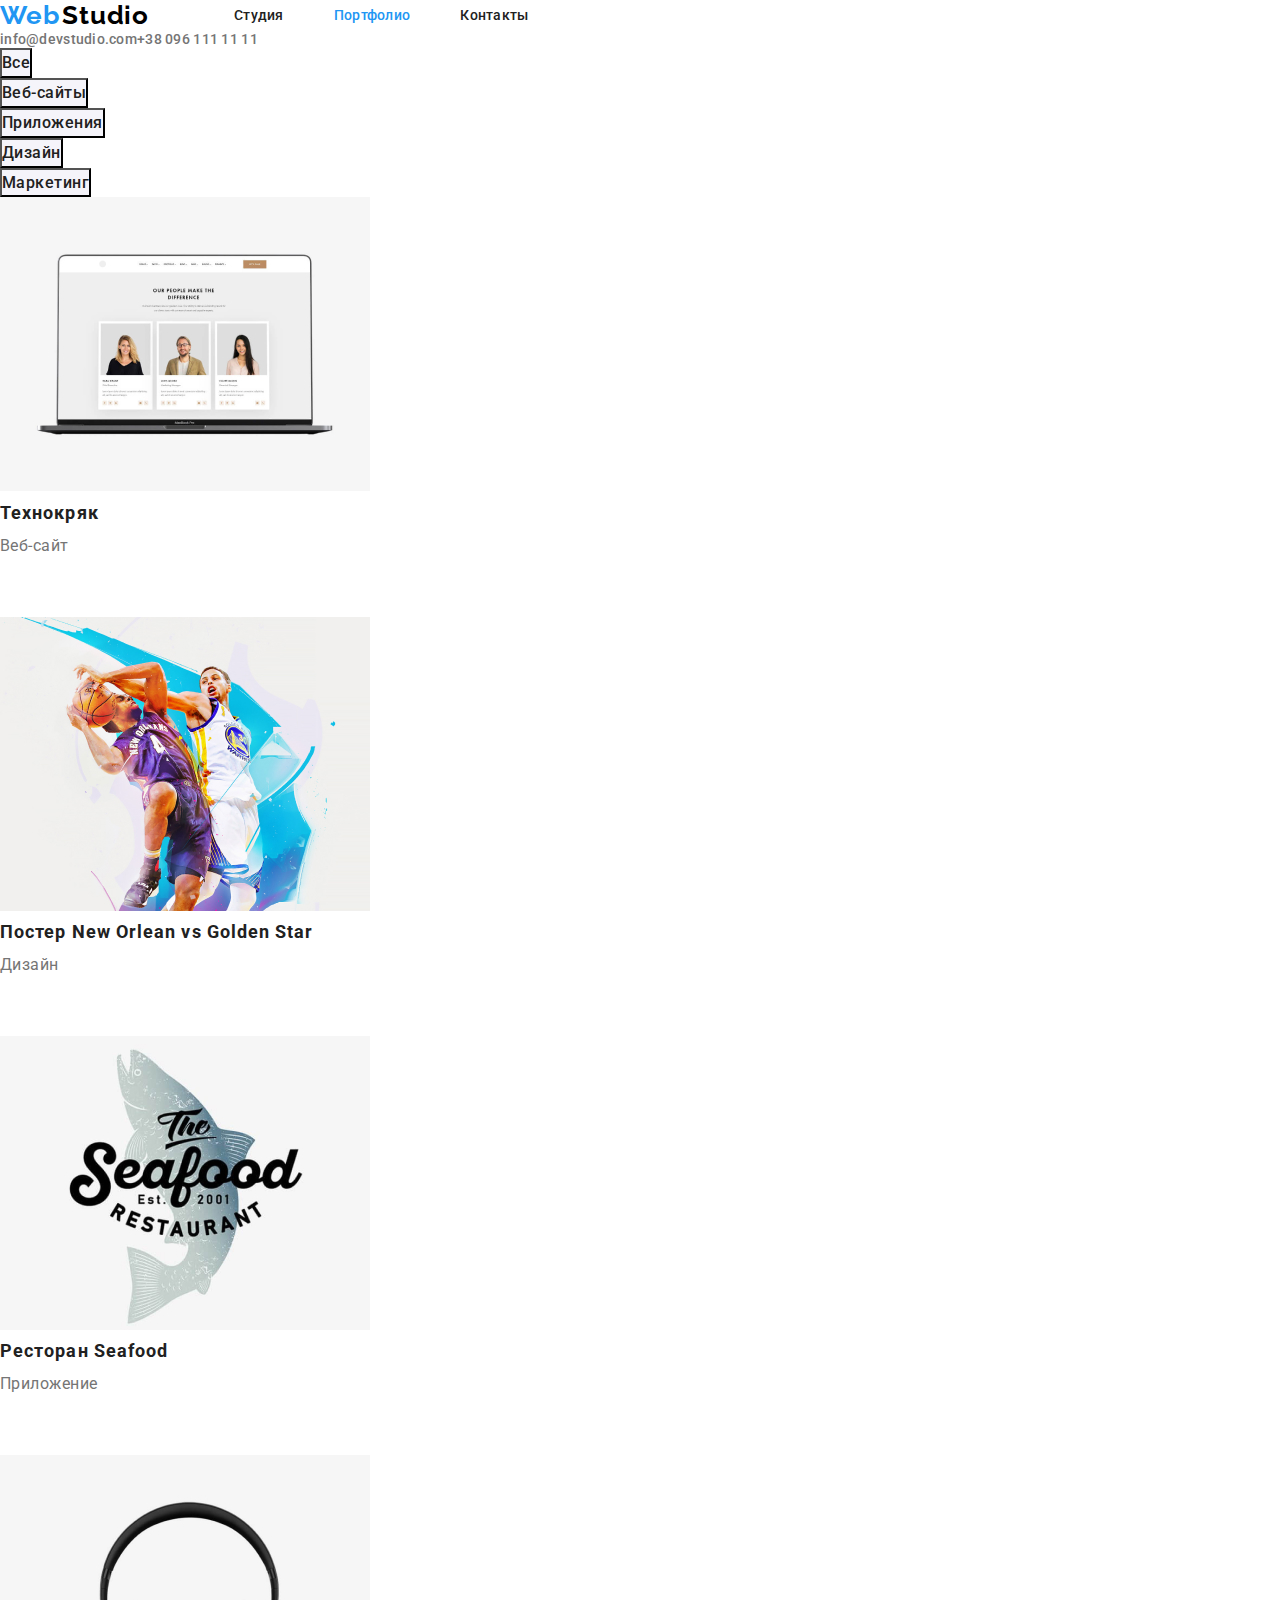
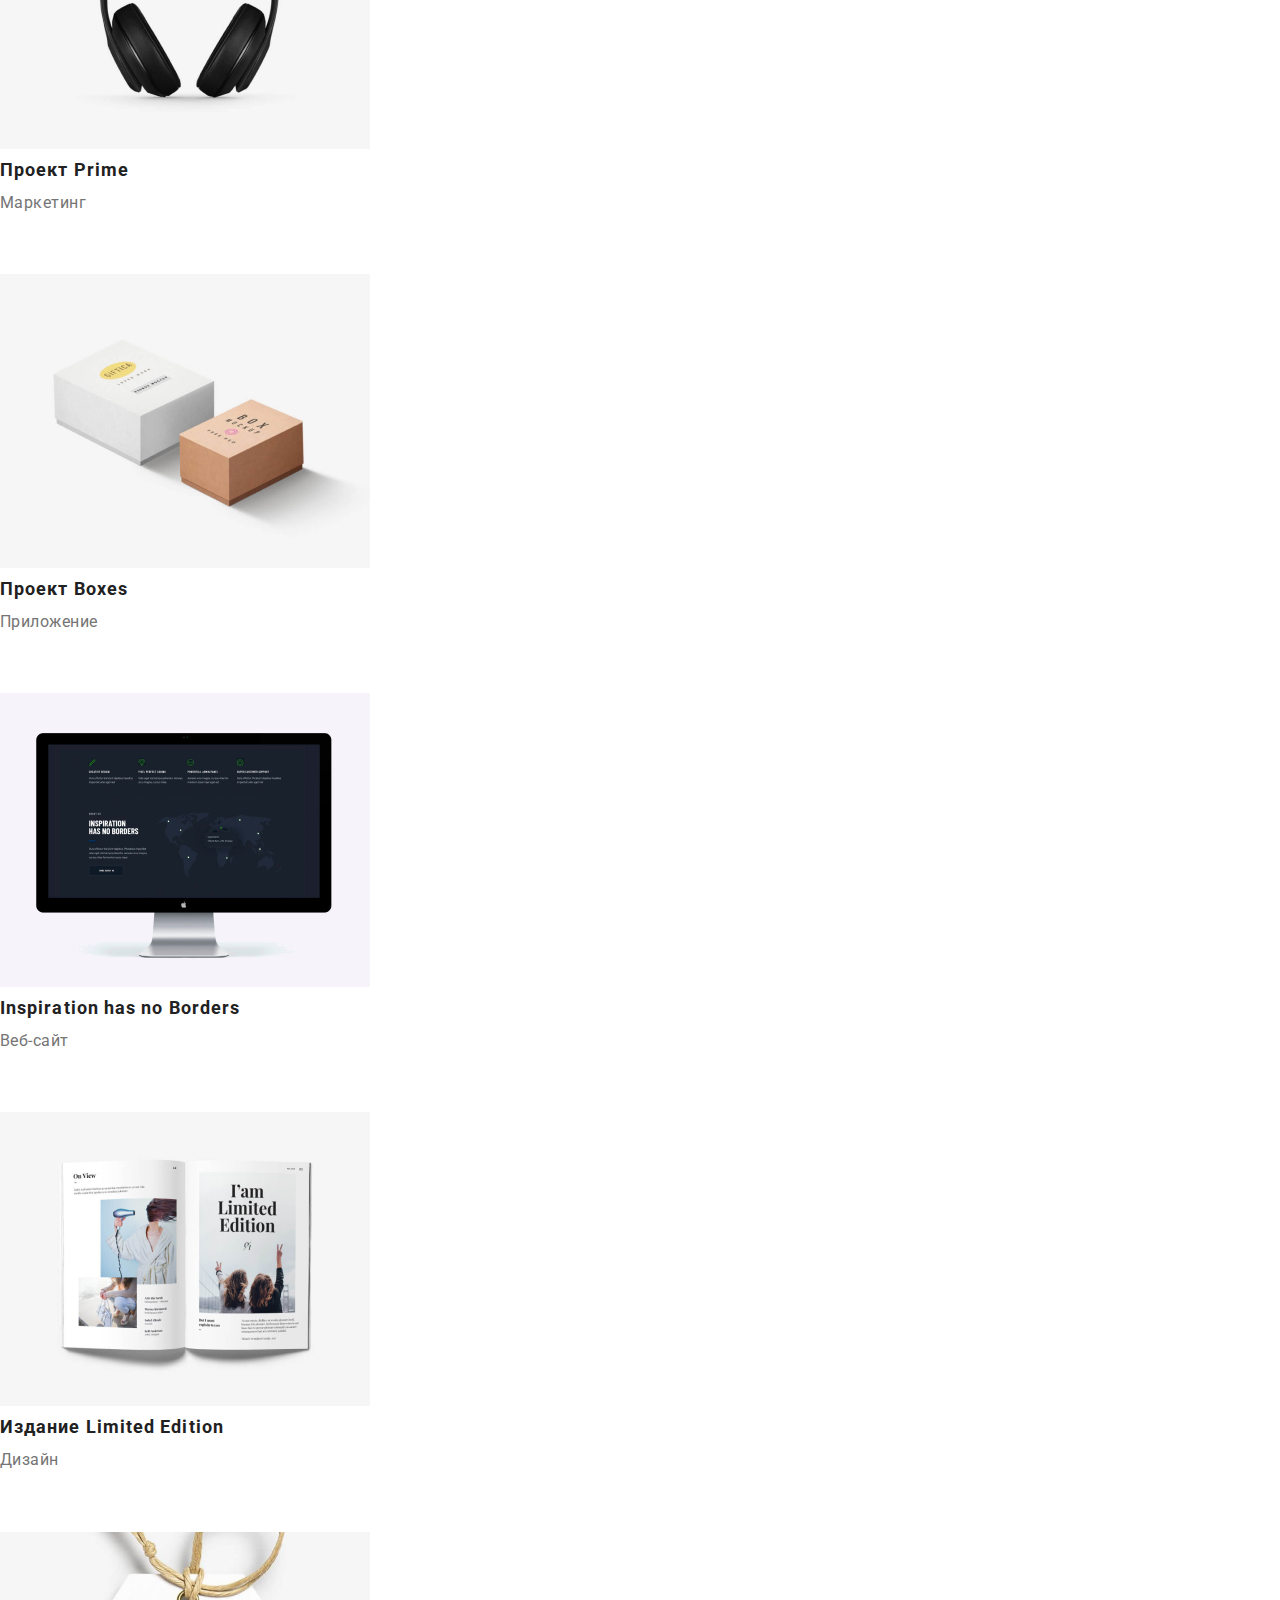
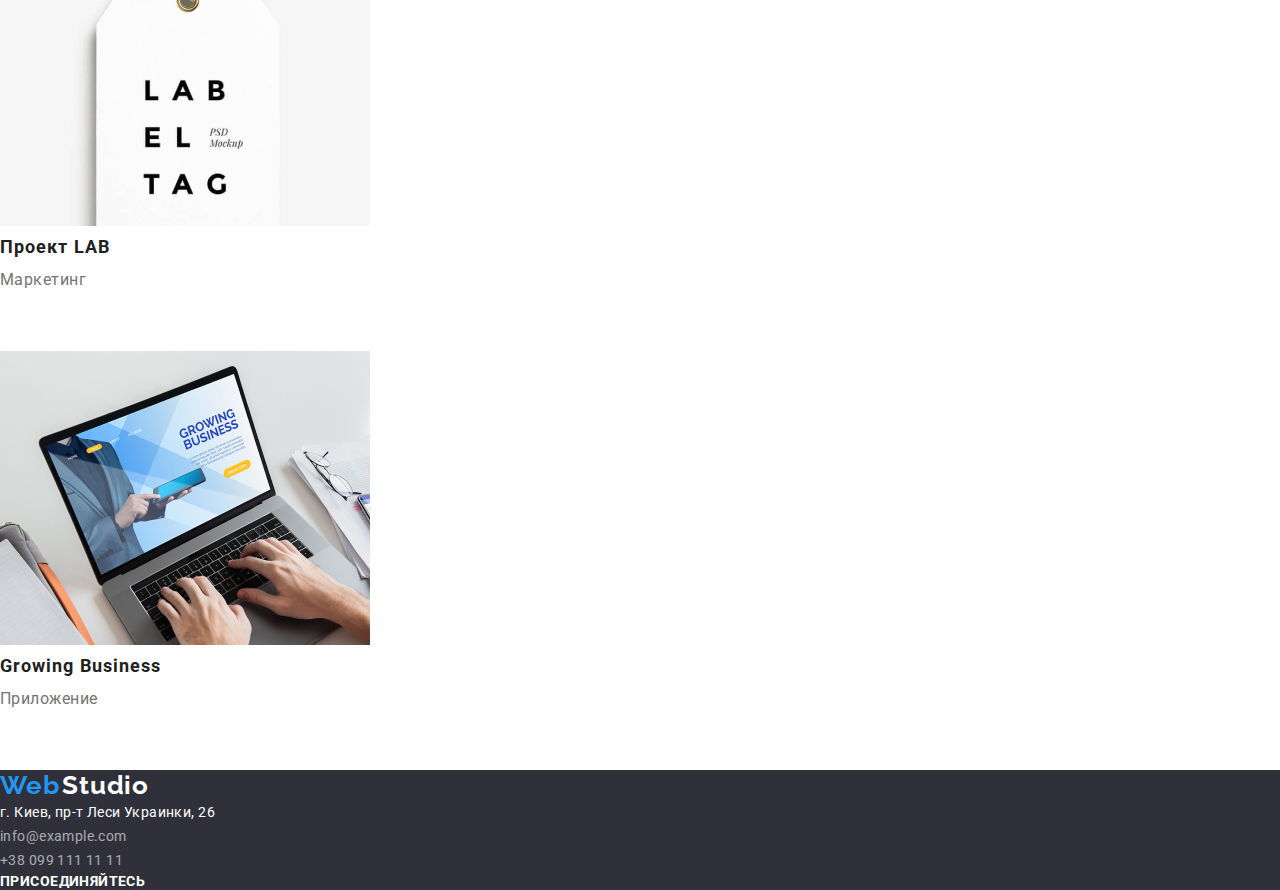
==== portfolio.html @ 1fd5953a "Добавляет стартовые флексы" ====
<!DOCTYPE html>
<html lang="ru">
  <head>
    <meta charset="UTF-8" />
    <meta name="viewport" content="width=device-width, initial-scale=1.0" />
    <title>Портфолио</title>
    <link
      href="https://fonts.googleapis.com/css2?family=Raleway:wght@700&family=Roboto:wght@400;500;700;900&display=swap"
      rel="stylesheet"
    />
    <link rel="stylesheet" href="./css/normalize.css" />
    <link rel="stylesheet" href="./css/styles.css" />
  </head>
  <body>
    <header class="header">
      <nav class="header-nav">
        <a class="logo link" href="/"
          ><span class="web">Web</span> <span class="studio">Studio</span></a
        >

        <ul class="nav-list list">
          <li class="nav-list-item">
            <a class="nav-list-link link" href="./index.html">Студия</a>
          </li>
          <li class="nav-list-item">
            <a class="nav-list-link link current" href="./portfolio.html"
              >Портфолио</a
            >
          </li>
          <li class="nav-list-item">
            <a class="nav-list-link link" href="">Контакты</a>
          </li>
        </ul>
      </nav>
      <ul class="contact-list list">
        <li class="contact-list-item">
          <a class="contact-list-link link" href="mailto:info@devstudio.com"
            >info@devstudio.com</a
          >
        </li>
        <li class="contact-list-item">
          <a class="contact-list-link link" href="tel:+380961111111"
            >+38 096 111 11 11</a
          >
        </li>
      </ul>
    </header>

    <main>
      <section class="examples">
        <h1 hidden>Наши работы</h1>
        <ul class="examples-button-list list">
          <li class="examples-list-item">
            <button class="button-filter" type="button">Все</button>
          </li>
          <li class="examples-list-item">
            <button class="button-filter" type="button">Веб-сайты</button>
          </li>
          <li class="examples-list-item">
            <button class="button-filter" type="button">Приложения</button>
          </li>
          <li class="examples-list-item">
            <button class="button-filter" type="button">Дизайн</button>
          </li>
          <li class="examples-list-item">
            <button class="button-filter" type="button">Маркетинг</button>
          </li>
        </ul>

        <ul class="examples-list list">
          <li class="examples-list-items">
            <a class="examples-list-link link" href="" target="_blank"
              ><img
                src="./images/project1.jpg"
                alt="Изображение на ноутбуке"
                width="370"
                height="294"
              />
              <h2 class="examples-title">Технокряк</h2>
              <p class="examples-name">Веб-сайт</p>
              <p class="examples-descr">
                Технокряк это современная площадка распространения коронавируса.
                Компании используют эту платформу для цифрового шпионажа и атак
                на защищённые сервера конкурентов.
              </p></a
            >
          </li>
          <li class="examples-list-items">
            <a class="examples-list-link link" href="" target="_blank"
              ><img
                src="./images/project2.jpg"
                alt="Два баскетболиста"
                width="370"
                height="294"
              />
              <h2 class="examples-title">Постер New Orlean vs Golden Star</h2>
              <p class="examples-name">Дизайн</p>
              <p class="examples-descr">
                Технокряк это современная площадка распространения коронавируса.
                Компании используют эту платформу для цифрового шпионажа и атак
                на защищённые сервера конкурентов.
              </p></a
            >
          </li>
          <li class="examples-list-items">
            <a class="examples-list-link link" href="" target="_blank"
              ><img
                src="./images/project3.jpg"
                alt="Рыба логотип"
                width="370"
                height="294"
              />
              <h2 class="examples-title">Ресторан Seafood</h2>
              <p class="examples-name">Приложение</p>
              <p class="examples-descr">
                Технокряк это современная площадка распространения коронавируса.
                Компании используют эту платформу для цифрового шпионажа и атак
                на защищённые сервера конкурентов.
              </p></a
            >
          </li>
          <li class="examples-list-items">
            <a class="examples-list-link link" href="" target="_blank"
              ><img
                src="./images/project4.jpg"
                alt="Наушники"
                width="370"
                height="294"
              />
              <h2 class="examples-title">Проект Prime</h2>
              <p class="examples-name">Маркетинг</p>
              <p class="examples-descr">
                Технокряк это современная площадка распространения коронавируса.
                Компании используют эту платформу для цифрового шпионажа и атак
                на защищённые сервера конкурентов.
              </p></a
            >
          </li>
          <li class="examples-list-items">
            <a class="examples-list-link link" href="" target="_blank"
              ><img
                src="./images/project5.jpg"
                alt="Две коробки"
                width="370"
                height="294"
              />
              <h2 class="examples-title">Проект Boxes</h2>
              <p class="examples-name">Приложение</p>
              <p class="examples-descr">
                Технокряк это современная площадка распространения коронавируса.
                Компании используют эту платформу для цифрового шпионажа и атак
                на защищённые сервера конкурентов.
              </p></a
            >
          </li>
          <li class="examples-list-items">
            <a class="examples-list-link link" href="" target="_blank"
              ><img
                src="./images/project6.jpg"
                alt="Монитор"
                width="370"
                height="294"
              />
              <h2 class="examples-title">Inspiration has no Borders</h2>
              <p class="examples-name">Веб-сайт</p>
              <p class="examples-descr">
                Технокряк это современная площадка распространения коронавируса.
                Компании используют эту платформу для цифрового шпионажа и атак
                на защищённые сервера конкурентов.
              </p></a
            >
          </li>
          <li class="examples-list-items">
            <a class="examples-list-link link" href="" target="_blank"
              ><img
                src="./images/project7.jpg"
                alt="Открытый журнал"
                width="370"
                height="294"
              />
              <h2 class="examples-title">Издание Limited Edition</h2>
              <p class="examples-name">Дизайн</p>
              <p class="examples-descr">
                Технокряк это современная площадка распространения коронавируса.
                Компании используют эту платформу для цифрового шпионажа и атак
                на защищённые сервера конкурентов.
              </p></a
            >
          </li>
          <li class="examples-list-items">
            <a class="examples-list-link link" href="" target="_blank"
              ><img
                src="./images/project8.jpg"
                alt="Бирка с надписью"
                width="370"
                height="294"
              />
              <h2 class="examples-title">Проект LAB</h2>
              <p class="examples-name">Маркетинг</p>
              <p class="examples-descr">
                Технокряк это современная площадка распространения коронавируса.
                Компании используют эту платформу для цифрового шпионажа и атак
                на защищённые сервера конкурентов.
              </p></a
            >
          </li>
          <li class="examples-list-items">
            <a class="examples-list-link link" href="" target="_blank"
              ><img
                src="./images/project9.jpg"
                alt="Ноутбук"
                width="370"
                height="294"
              />
              <h2 class="examples-title">Growing Business</h2>
              <p class="examples-name">Приложение</p>
              <p class="examples-descr">
                Технокряк это современная площадка распространения коронавируса.
                Компании используют эту платформу для цифрового шпионажа и атак
                на защищённые сервера конкурентов.
              </p></a
            >
          </li>
        </ul>
      </section>
    </main>

    <footer class="footer">
      <a class="logo link" href="/"
        ><span class="web">Web</span> <span class="studio">Studio</span></a
      >

      <ul class="footer-list list">
        <li class="footer-list-item">
          <a
            class="footer-list-link-adress link"
            href="https://goo.gl/maps/AK2g4CB96HyjoU2Z7"
            target="_blank"
            >г. Киев, пр-т Леси Украинки, 26</a
          >
        </li>
        <li class="footer-list-item">
          <a class="footer-list-link link" href="mailto:info@example.com"
            >info@example.com</a
          >
        </li>
        <li class="footer-list-item">
          <a class="footer-list-link link" href="tel:+380991111111"
            >+38 099 111 11 11</a
          >
        </li>
      </ul>

      <b class="slogan">Присоединяйтесь</b>
      <ul class="social-list list">
        <li class="social-list-item">
          <a
            class="social-list-link link"
            href=""
            aria-label="Instagram icon"
          ></a>
        </li>
        <li class="social-list-item">
          <a
            class="social-list-link link"
            href=""
            aria-label="Twitter icon"
          ></a>
        </li>
        <li class="social-list-item">
          <a
            class="social-list-link link"
            href=""
            aria-label="Facebook icon"
          ></a>
        </li>
        <li class="social-list-item">
          <a
            class="social-list-link link"
            href=""
            aria-label="Linkedin icon"
          ></a>
        </li>
      </ul>
    </footer>
  </body>
</html>
---- css/styles.css ----
:root {
  --main-font: "Roboto", sans-serif;
  --secondary-font: "Raleway", sans-serif;
  --main-text-color: #757575;
  --main-title-color: #212121;
  --secondary-text-color: #ffffff;
  --secondary-text-background-color: rgba(47, 48, 58, 0.8);
  --accent-color: #2196f3;
  --background-main-color: #ffffff;
  --background-secondary-color: #f5f4fa;
  --footer-secondary-text-color: rgba(255, 255, 255, 0.6);
  --footer-background-color: #2f303a;
  --logo-main-color: #2196f3;
  --logo-header-color: #000000;
  --logo-footer-color: #ffffff;
}

html {
  box-sizing: border-box;
}

*,
*::before,
*::after {
  box-sizing: inherit;
  margin: 0px;
  padding: 0px;
}

body {
  color: var(--main-text-color);
  font-family: var(--main-font);
  font-size: 14px;
  background-color: var(--background-main-color);
}

.container {
  width: 1200px;
  padding-left: 15px;
  padding-right: 15px;
  margin-left: auto;
  margin-right: auto;
}

/*  logo */

.header .web,
.header .studio,
.footer .web,
.footer .studio {
  font-family: var(--secondary-font);
  font-weight: 700;
  font-size: 26px;
  line-height: 1.19;
  letter-spacing: 0.03em;
  color: var(--logo-main-color);
}

.header .studio {
  color: var(--logo-header-color);
}

.footer .studio {
  color: var(--logo-footer-color);
}

.link {
  text-decoration: none;
}

.list {
  list-style: none;
}

/* Header */

.logo {
  margin-right: 85px;
}

.header-nav,
.header .container {
  display: flex;
  align-items: center;
}

.contact-list {
  display: flex;
}

.nav-list {
  display: flex;
}

.nav-list-item:not(:last-child) {
  margin-right: 50px;
}

.nav-list-link,
.contact-list-link {
  font-weight: 500;
  font-size: 14px;
  line-height: 1.14;
  letter-spacing: 0.02em;
  color: var(--main-title-color);
}

.nav-list-link:hover,
.nav-list-link:focus,
.nav-list-link.current,
.contact-list-link:hover,
.contact-list-link:focus {
  color: var(--accent-color);
}

.contact-list-link {
  color: var(--main-text-color);
}

/*  HERO  */

.hero {
  background-color: var(--secondary-text-background-color);
}

.hero-title {
  font-weight: 900;
  font-size: 44px;
  line-height: 1.36;
  text-align: center;
  letter-spacing: 0.06em;
  text-transform: uppercase;
  color: var(--secondary-text-color);
}

.order-button {
  font-weight: 700;
  font-size: 16px;
  line-height: 1.87;
  display: flex;
  align-items: center;
  text-align: center;
  letter-spacing: 0.06em;
  background-color: #2196f3;
  color: var(--secondary-text-color);
}

/* About*/

.about .about-title {
  font-weight: 700;
  font-size: 14px;
  line-height: 1.14;
  letter-spacing: 0.03em;
  text-transform: uppercase;

  color: var(--main-title-color);
}

.about .about-text {
  font-weight: 400;
  font-size: 14px;
  line-height: 1.71;
  letter-spacing: 0.03em;
  color: var(--main-text-color);
}

/* What we do section */

.we-do-title {
  font-weight: 700;
  font-size: 36px;
  line-height: 1.17;
  text-align: center;
  letter-spacing: 0.03em;
  color: var(--main-title-color);
}

.we-do .we-do-text {
  font-weight: 700;
  font-size: 14px;
  line-height: 1.14;
  text-align: center;
  letter-spacing: 0.03em;
  text-transform: uppercase;
  background-color: var(--secondary-text-background-color);
  color: var(--secondary-text-color);
}

/* Our team */

.team {
  background-color: var(--background-secondary-color);
}

.team-title {
  font-weight: 700;
  font-size: 36px;
  line-height: 1.17;
  text-align: center;
  letter-spacing: 0.03em;
  color: var(--main-title-color);
}

.team .team-name {
  font-weight: 500;
  font-size: 16px;
  line-height: 1.19;
  text-align: center;
  letter-spacing: 0.03em;
  color: var(--main-title-color);
}

.team .team-position {
  font-weight: 400;
  font-size: 16px;
  line-height: 1.19;
  text-align: center;
  letter-spacing: 0.03em;
  color: var(--main-text-color);
}

.team .team-social-link:hover,
.team .team-social-link:focus {
  color: var(--accent-color);
}

/* Clients */

.clients-title {
  font-weight: 700;
  font-size: 36px;
  line-height: 1.17;
  text-align: center;
  letter-spacing: 0.03em;
  color: var(--main-title-color);
}

.clients .clients-link:hover,
.clients .clients-link:focus {
  color: var(--accent-color);
}

/* Footer */

.footer {
  background-color: var(--footer-background-color);
}

.footer .footer-list-link-adress {
  font-weight: 400;
  font-size: 14px;
  line-height: 1.71;
  letter-spacing: 0.03em;
  color: var(--background-main-color);
}

.footer .footer-list-link {
  font-weight: 400;
  font-size: 14px;
  line-height: 1.71;
  letter-spacing: 0.03em;
  color: var(--footer-secondary-text-color);
}

.slogan {
  font-weight: 700;
  font-size: 14px;
  line-height: 1.14;
  letter-spacing: 0.03em;
  text-transform: uppercase;
  color: var(--secondary-text-color);
}

.slogan .social-list-link:hover,
.slogan .social-list-link:focus {
  color: var(--accent-color);
}

/* Portfolio */

.examples .button-filter {
  font-weight: 500;
  font-size: 16px;
  line-height: 1.62;
  text-align: center;
  letter-spacing: 0.03em;
  background-color: var(--background-secondary-color);
  color: var(--main-title-color);
}

.button-filter:hover,
.button-filter:focus {
  color: var(--accent-color);
}

.examples-title {
  font-weight: 700;
  font-size: 18px;
  line-height: 2;
  letter-spacing: 0.06em;
  color: var(--main-title-color);
}

.examples-list .examples-name {
  font-weight: 400;
  font-size: 16px;
  line-height: 1.87;
  letter-spacing: 0.03em;
  color: var(--main-text-color);
}

.examples-list .examples-descr {
  font-weight: 400;
  font-size: 18px;
  line-height: 1.56;
  letter-spacing: 0.03em;
  color: var(--secondary-text-color);
}

.examples-list-link:hover,
.examples-list-link:focus {
  color: rgba(33, 150, 243, 0.9);
}
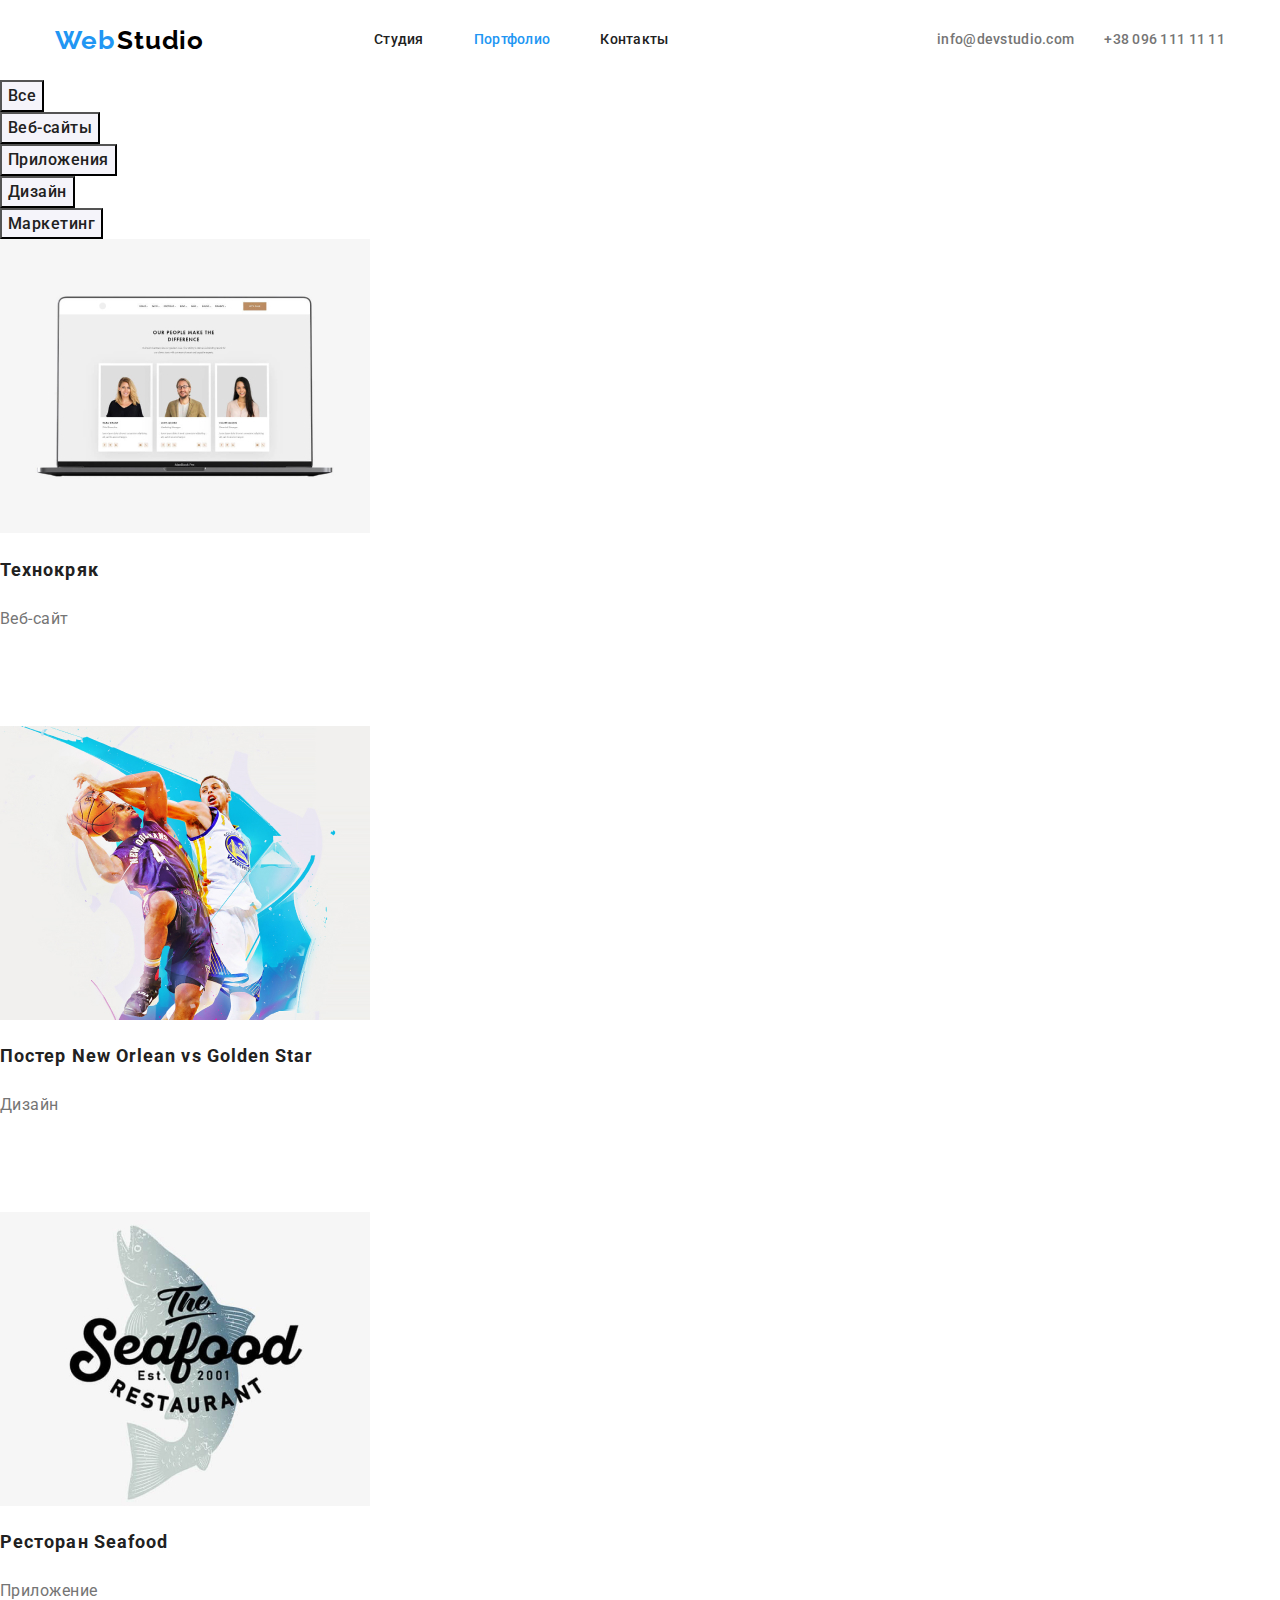
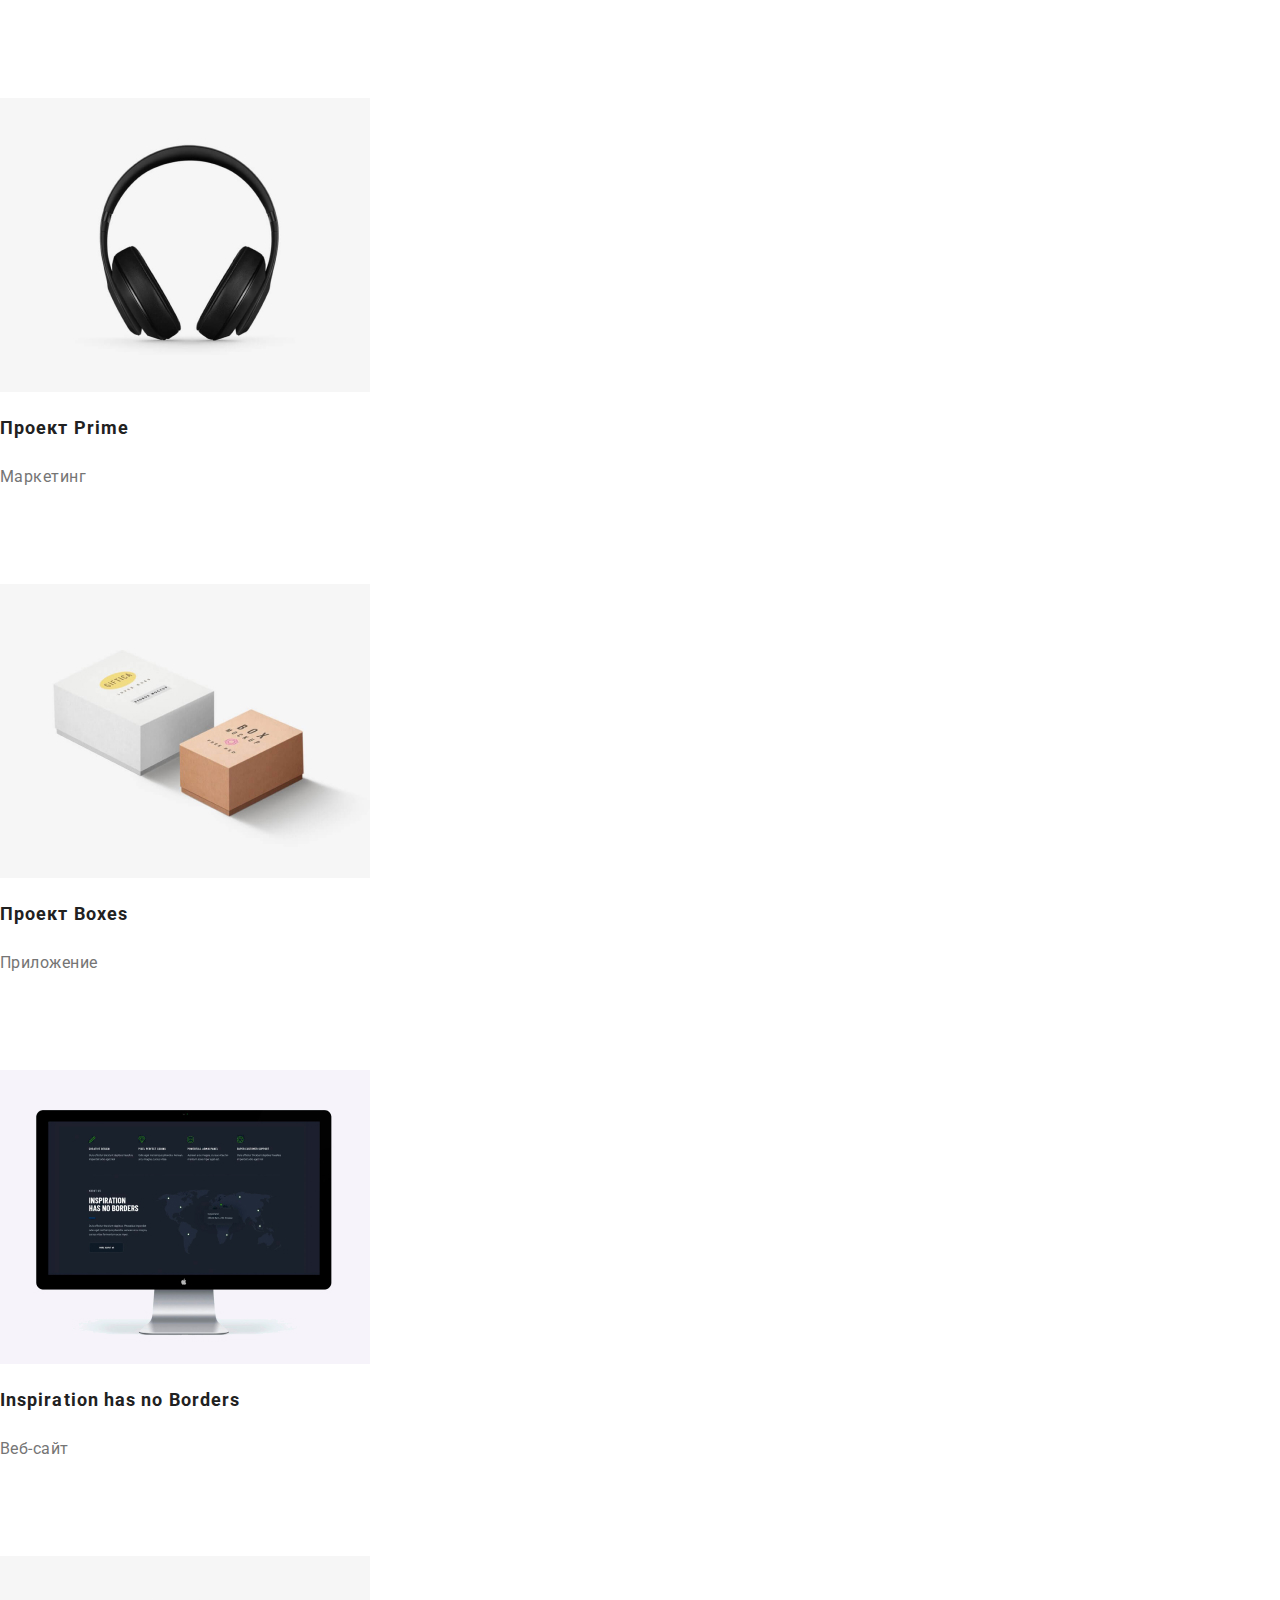
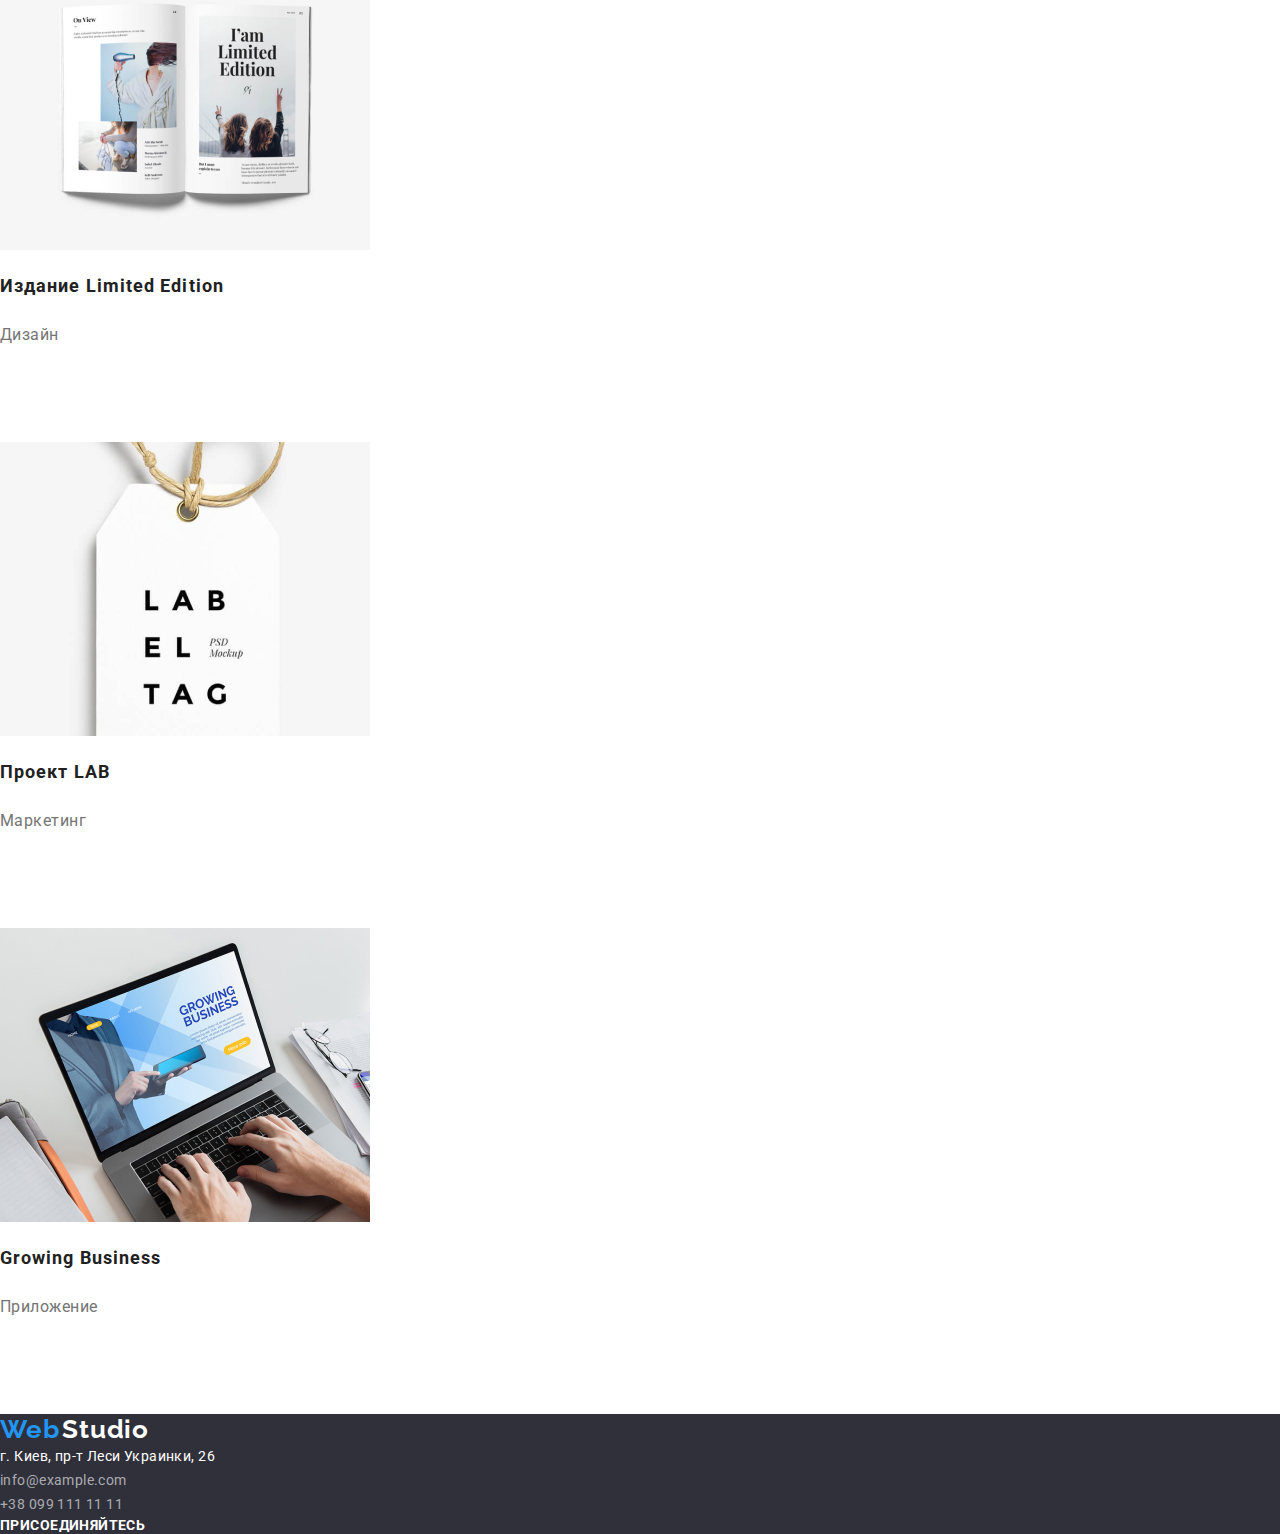
==== commit 7e2aa7f9: "добавляет флекс в портфолио" ====
--- a/portfolio.html
+++ b/portfolio.html
@@ -13,37 +13,42 @@
   </head>
   <body>
     <header class="header">
-      <nav class="header-nav">
-        <a class="logo link" href="/"
-          ><span class="web">Web</span> <span class="studio">Studio</span></a
-        >
-
-        <ul class="nav-list list">
-          <li class="nav-list-item">
-            <a class="nav-list-link link" href="./index.html">Студия</a>
-          </li>
-          <li class="nav-list-item">
-            <a class="nav-list-link link current" href="./portfolio.html"
-              >Портфолио</a
-            >
-          </li>
-          <li class="nav-list-item">
-            <a class="nav-list-link link" href="">Контакты</a>
+      <div class="container">
+        <nav class="header-nav">
+          <div class="logo">
+            <a class="logo link" href="/"
+              ><span class="web">Web</span>
+              <span class="studio">Studio</span></a
+            >
+          </div>
+
+          <ul class="nav-list list">
+            <li class="nav-list-item">
+              <a class="nav-list-link link" href="./index.html">Студия</a>
+            </li>
+            <li class="nav-list-item">
+              <a class="nav-list-link link current" href="./portfolio.html"
+                >Портфолио</a
+              >
+            </li>
+            <li class="nav-list-item">
+              <a class="nav-list-link link" href="">Контакты</a>
+            </li>
+          </ul>
+        </nav>
+        <ul class="contact-list list">
+          <li class="contact-list-item">
+            <a class="contact-list-link link" href="mailto:info@devstudio.com"
+              >info@devstudio.com</a
+            >
+          </li>
+          <li class="contact-list-item">
+            <a class="contact-list-link link" href="tel:+380961111111"
+              >+38 096 111 11 11</a
+            >
           </li>
         </ul>
-      </nav>
-      <ul class="contact-list list">
-        <li class="contact-list-item">
-          <a class="contact-list-link link" href="mailto:info@devstudio.com"
-            >info@devstudio.com</a
-          >
-        </li>
-        <li class="contact-list-item">
-          <a class="contact-list-link link" href="tel:+380961111111"
-            >+38 096 111 11 11</a
-          >
-        </li>
-      </ul>
+      </div>
     </header>
 
     <main>
--- a/css/styles.css
+++ b/css/styles.css
@@ -23,8 +23,6 @@
 *::before,
 *::after {
   box-sizing: inherit;
-  margin: 0px;
-  padding: 0px;
 }
 
 body {
@@ -65,31 +63,44 @@
 }
 
 .link {
+  display: block;
   text-decoration: none;
 }
 
 .list {
+  margin: 0px;
+  padding: 0px;
   list-style: none;
 }
 
 /* Header */
+
+.nav-list-link {
+  padding-top: 32px;
+  padding-bottom: 32px;
+}
 
 .logo {
   margin-right: 85px;
 }
 
+.header .container {
+  justify-content: space-between;
+}
+
 .header-nav,
 .header .container {
   display: flex;
   align-items: center;
 }
 
-.contact-list {
-  display: flex;
-}
-
+.contact-list,
 .nav-list {
   display: flex;
+}
+
+.header .contact-list-item:not(:last-child) {
+  margin-right: 30px;
 }
 
 .nav-list-item:not(:last-child) {
@@ -121,9 +132,13 @@
 
 .hero {
   background-color: var(--secondary-text-background-color);
+  padding-top: 200px;
+  padding-bottom: 200px;
 }
 
 .hero-title {
+  margin-top: 0px;
+  margin-bottom: 30px;
   font-weight: 900;
   font-size: 44px;
   line-height: 1.36;
@@ -134,12 +149,14 @@
 }
 
 .order-button {
+  display: block;
   font-weight: 700;
   font-size: 16px;
   line-height: 1.87;
-  display: flex;
-  align-items: center;
-  text-align: center;
+  margin-top: 0px;
+  margin-right: auto;
+  margin-bottom: 0px;
+  margin-left: auto;
   letter-spacing: 0.06em;
   background-color: #2196f3;
   color: var(--secondary-text-color);
@@ -147,6 +164,29 @@
 
 /* About*/
 
+.about {
+  padding-top: 94px;
+  padding-bottom: 94px;
+}
+
+.about-list {
+  display: flex;
+}
+
+.about-list-item:not(:last-child) {
+  margin-right: 30px;
+}
+
+.about-text {
+  margin-top: 0px;
+  margin-bottom: 0px;
+}
+
+.about-list-item .about-title {
+  margin-top: 0;
+  margin-bottom: 30px;
+}
+
 .about .about-title {
   font-weight: 700;
   font-size: 14px;
@@ -168,6 +208,8 @@
 /* What we do section */
 
 .we-do-title {
+  margin-top: 0px;
+  margin-bottom: 50px;
   font-weight: 700;
   font-size: 36px;
   line-height: 1.17;
@@ -176,7 +218,28 @@
   color: var(--main-title-color);
 }
 
+.team .team-list {
+  width: 270px;
+  height: 422px;
+}
+
+.we-do-list .img-in {
+  display: block;
+}
+
+.we-do .we-do-list {
+  display: flex;
+}
+
+.we-do-list .we-do-list-item:not(:last-child) {
+  margin-right: 30px;
+}
+
 .we-do .we-do-text {
+  margin-top: 0px;
+  margin-bottom: 0px;
+  padding-top: 27px;
+  padding-bottom: 27px;
   font-weight: 700;
   font-size: 14px;
   line-height: 1.14;
@@ -190,10 +253,21 @@
 /* Our team */
 
 .team {
+  padding-top: 94px;
+  padding-bottom: 94px;
   background-color: var(--background-secondary-color);
 }
 
+.team-list .team-list-item {
+  background: var(--background-main-color);
+  box-shadow: 0px 2px 1px rgba(0, 0, 0, 0.2), 0px 1px 1px rgba(0, 0, 0, 0.14),
+    0px 1px 3px rgba(0, 0, 0, 0.12);
+  border-radius: 0px 0px 4px 4px;
+}
+
 .team-title {
+  margin-top: 0px;
+  margin-bottom: 50px;
   font-weight: 700;
   font-size: 36px;
   line-height: 1.17;
@@ -202,7 +276,21 @@
   color: var(--main-title-color);
 }
 
+.team .team-list {
+  display: flex;
+}
+
+.team-list .team-list-item:not(:last-child) {
+  margin-right: 30px;
+}
+
+.team-list .img {
+  margin-bottom: 30px;
+}
+
 .team .team-name {
+  margin-top: 0px;
+  margin-bottom: 10px;
   font-weight: 500;
   font-size: 16px;
   line-height: 1.19;
@@ -212,12 +300,26 @@
 }
 
 .team .team-position {
+  margin-top: 0px;
+  margin-bottom: 16px;
   font-weight: 400;
   font-size: 16px;
   line-height: 1.19;
   text-align: center;
   letter-spacing: 0.03em;
   color: var(--main-text-color);
+}
+
+.team-list .list-img {
+  display: flex;
+}
+
+.team-list .list-img {
+  justify-content: center;
+}
+
+.list-img .list-list-link:not(:last-child) {
+  margin-right: 10px;
 }
 
 .team .team-social-link:hover,
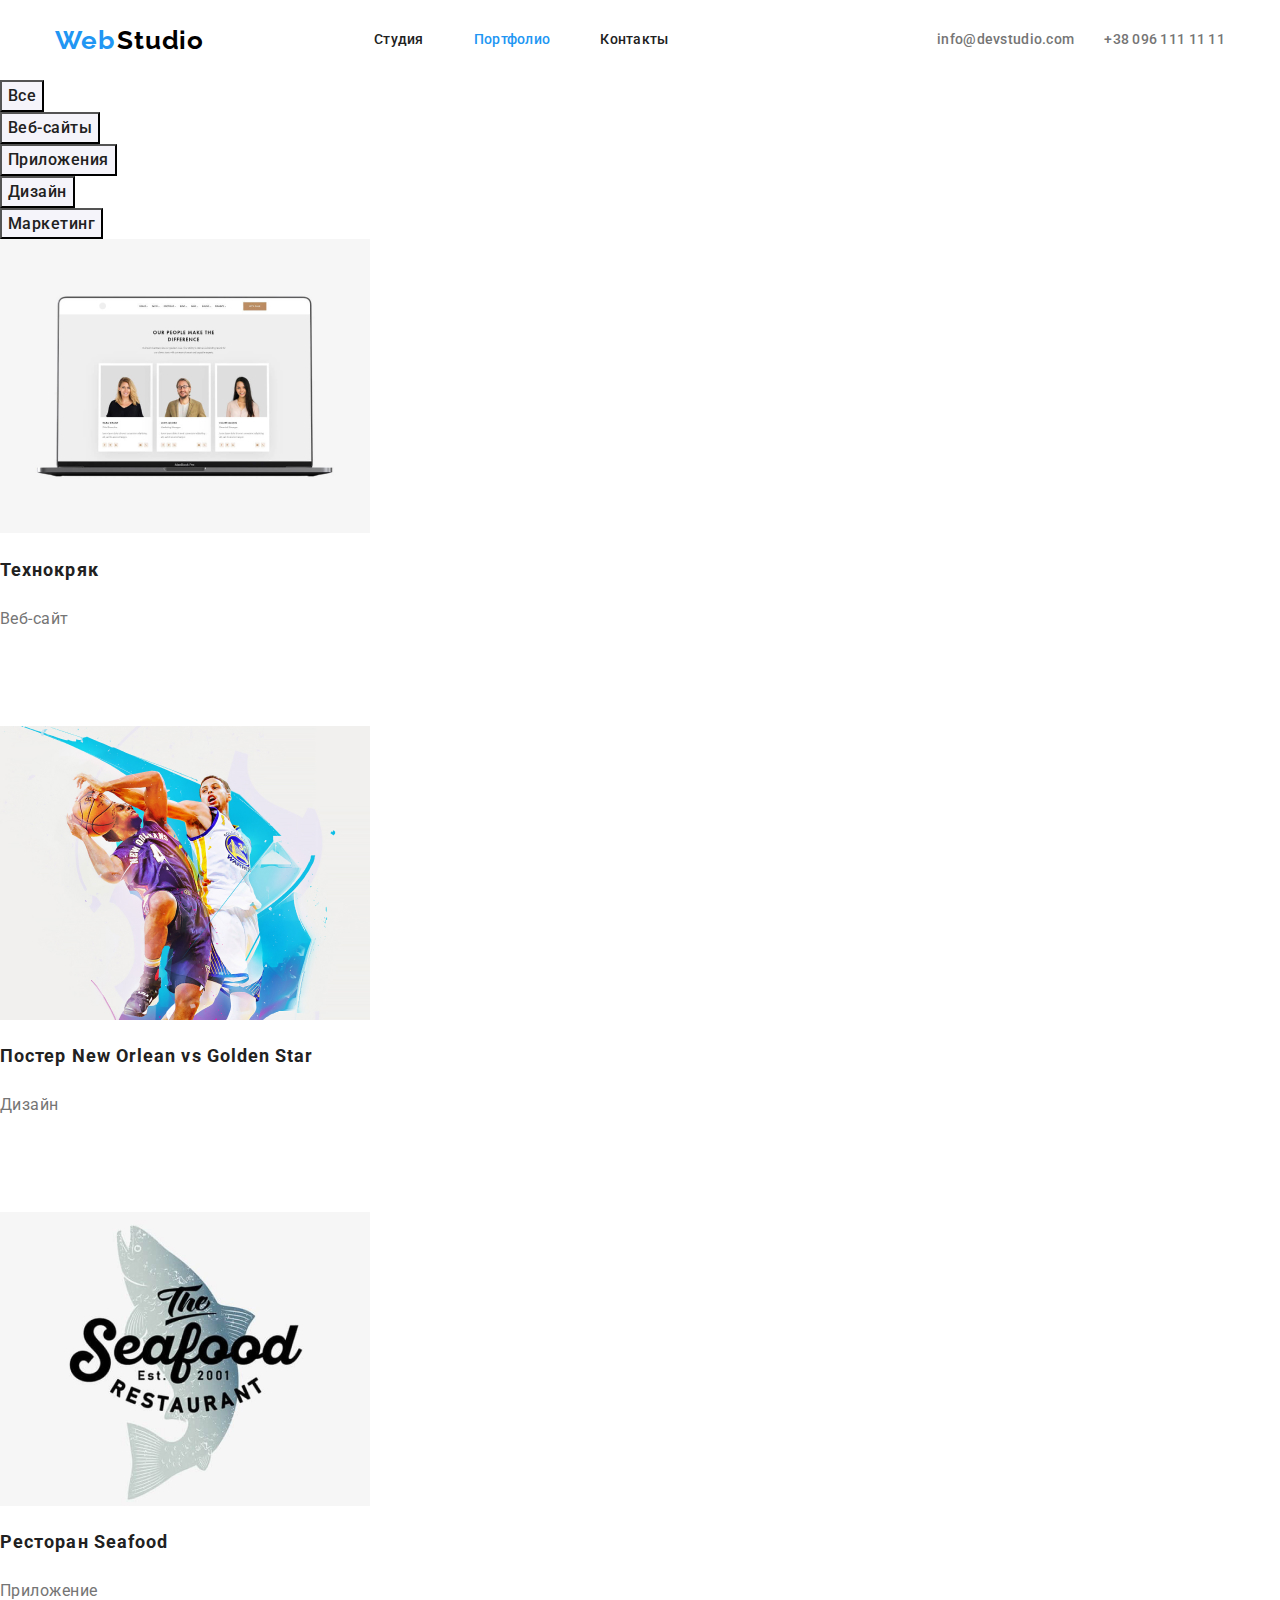
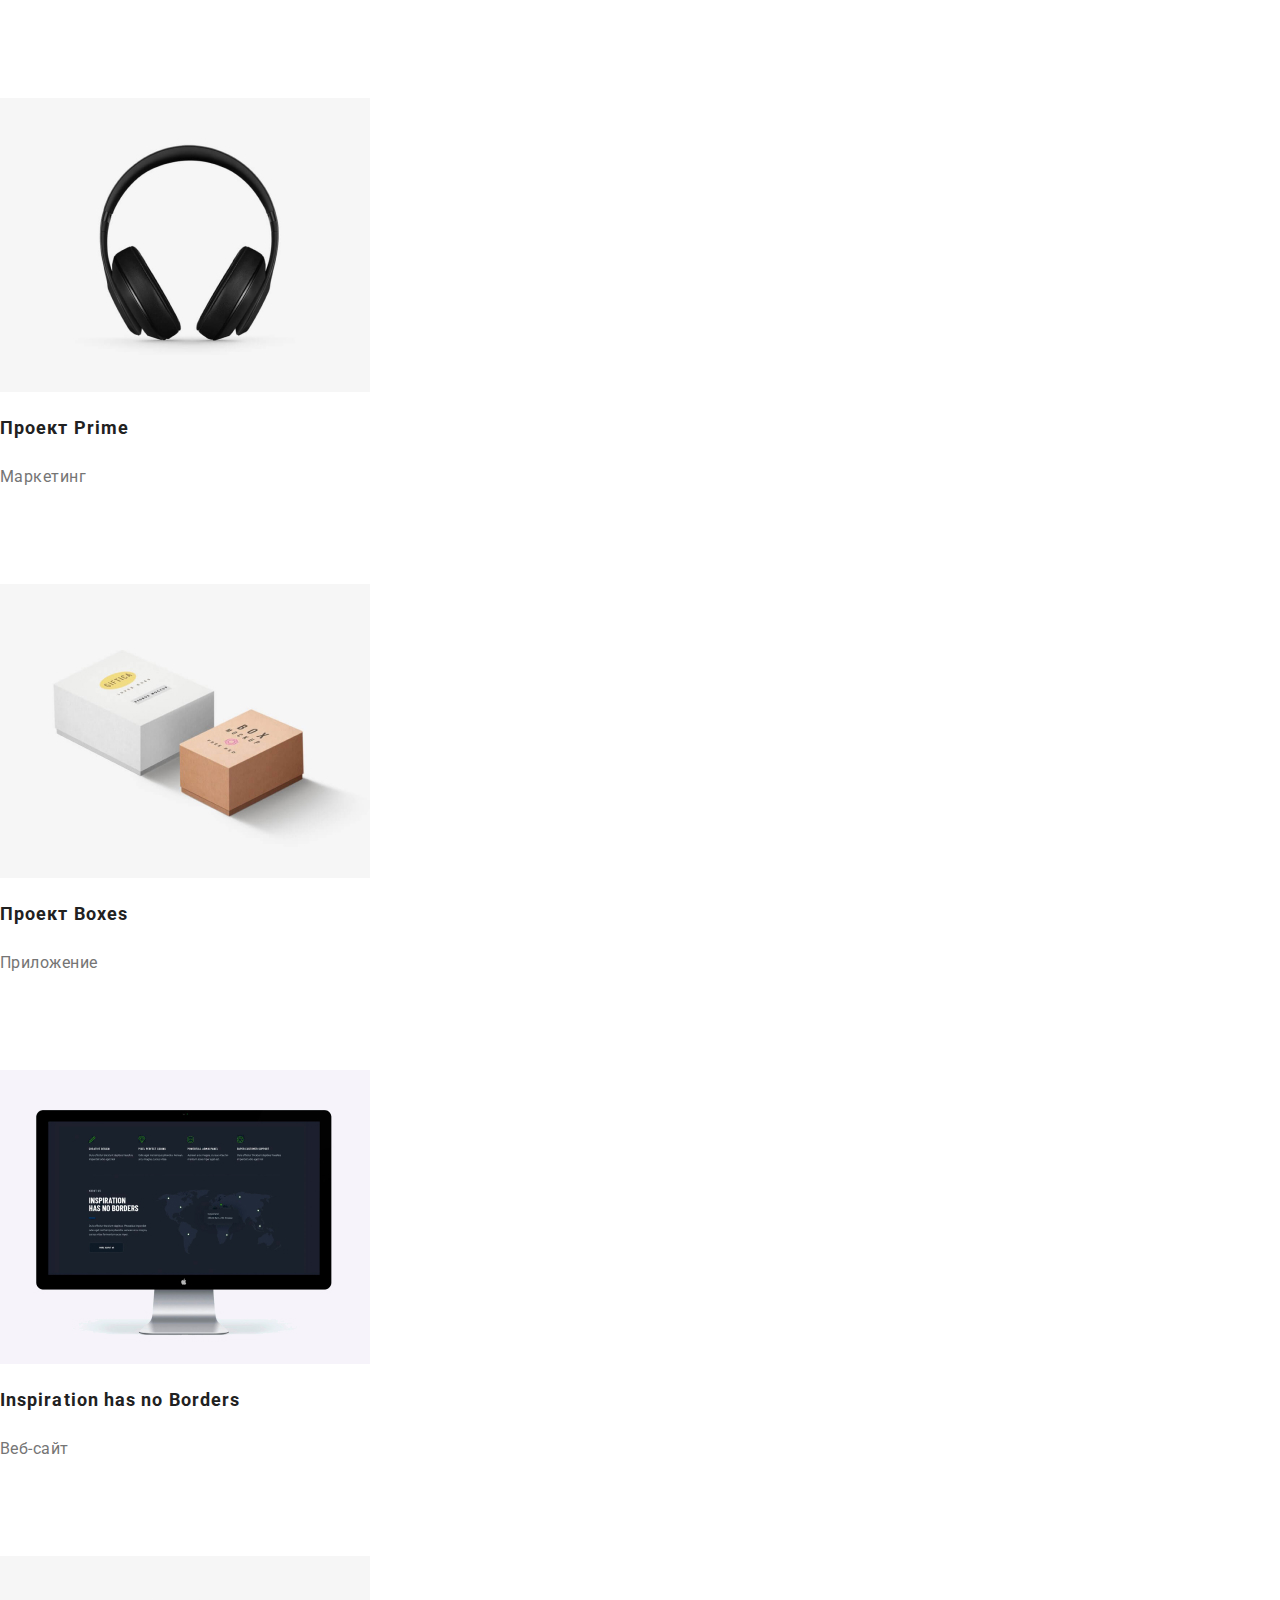
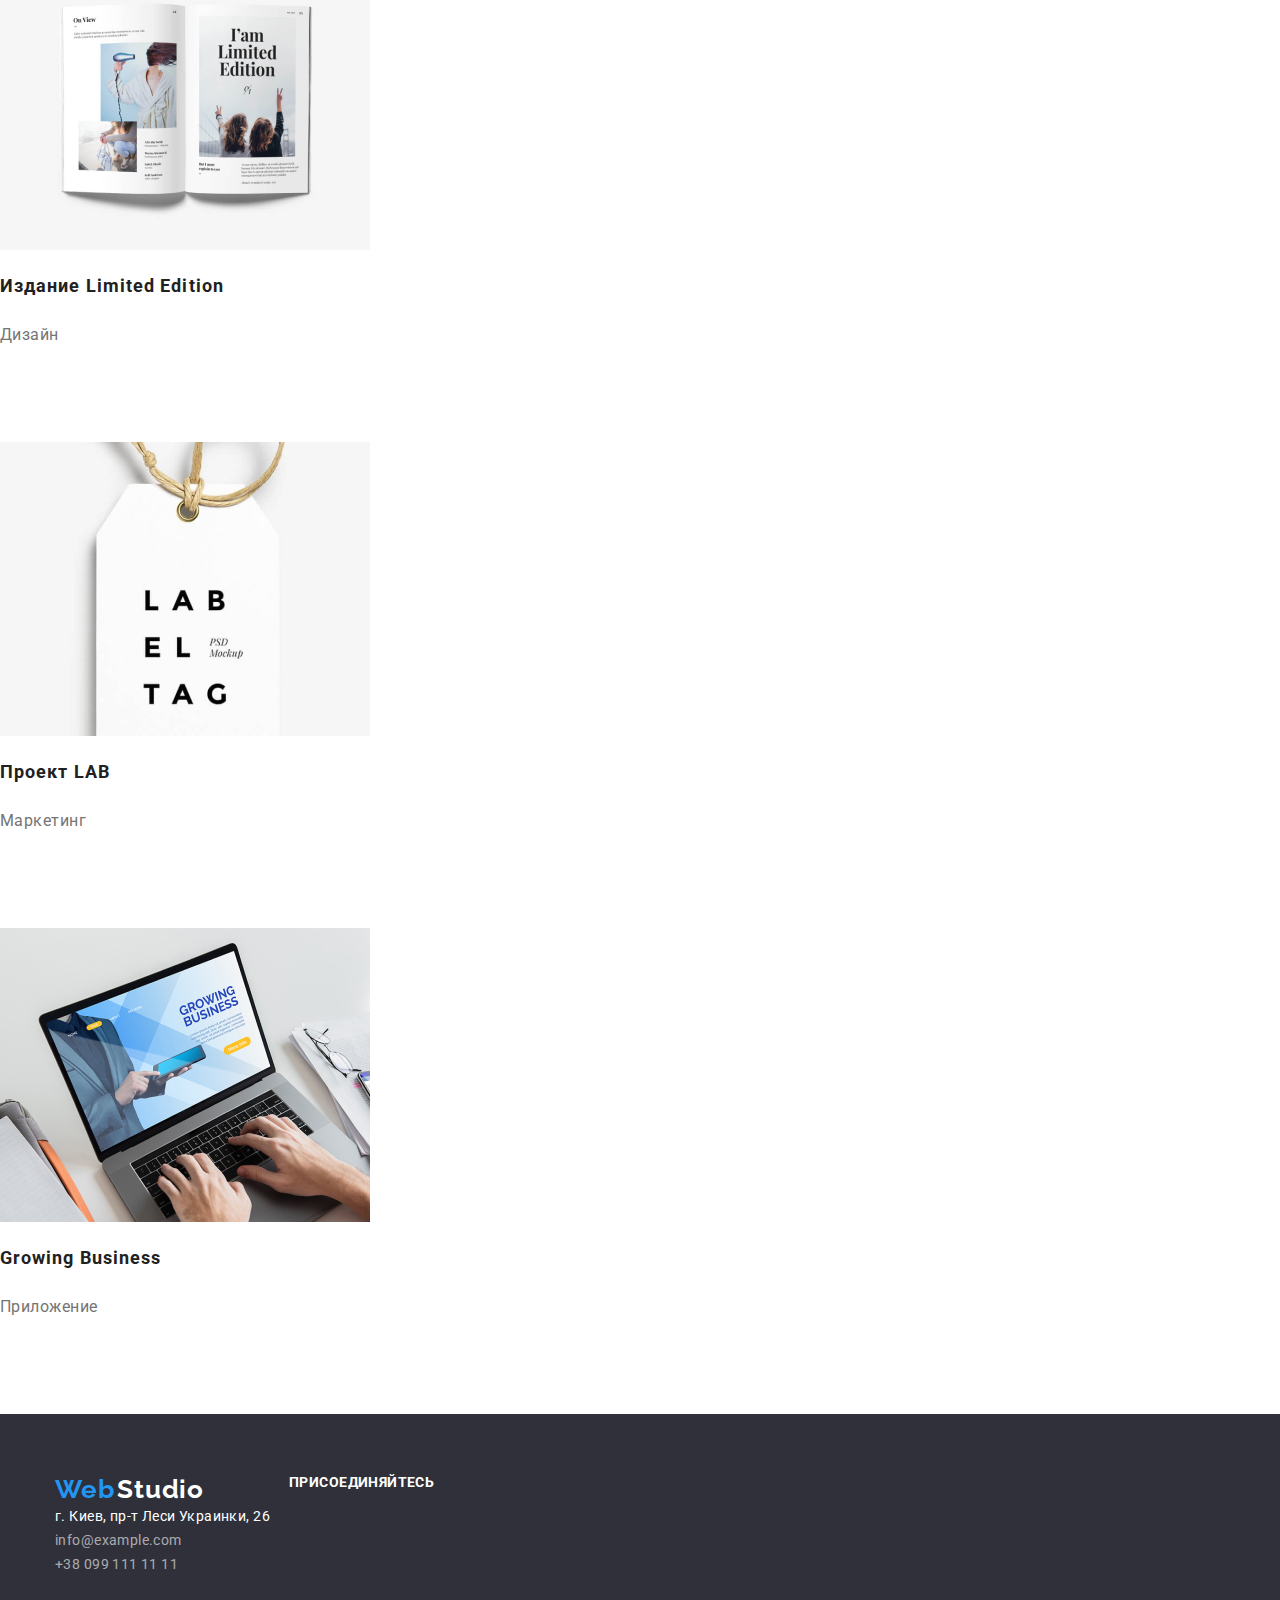
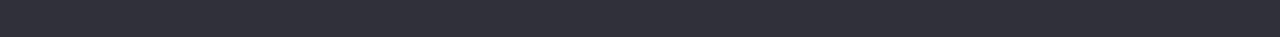
==== commit 6bb83611: "Добавляет флексы в футер" ====
--- a/portfolio.html
+++ b/portfolio.html
@@ -231,62 +231,68 @@
     </main>
 
     <footer class="footer">
-      <a class="logo link" href="/"
-        ><span class="web">Web</span> <span class="studio">Studio</span></a
-      >
-
-      <ul class="footer-list list">
-        <li class="footer-list-item">
-          <a
-            class="footer-list-link-adress link"
-            href="https://goo.gl/maps/AK2g4CB96HyjoU2Z7"
-            target="_blank"
-            >г. Киев, пр-т Леси Украинки, 26</a
+      <div class="container">
+        <div class="foot-cont">
+          <a class="logo link" href="/"
+            ><span class="web">Web</span> <span class="studio">Studio</span></a
           >
-        </li>
-        <li class="footer-list-item">
-          <a class="footer-list-link link" href="mailto:info@example.com"
-            >info@example.com</a
-          >
-        </li>
-        <li class="footer-list-item">
-          <a class="footer-list-link link" href="tel:+380991111111"
-            >+38 099 111 11 11</a
-          >
-        </li>
-      </ul>
-
-      <b class="slogan">Присоединяйтесь</b>
-      <ul class="social-list list">
-        <li class="social-list-item">
-          <a
-            class="social-list-link link"
-            href=""
-            aria-label="Instagram icon"
-          ></a>
-        </li>
-        <li class="social-list-item">
-          <a
-            class="social-list-link link"
-            href=""
-            aria-label="Twitter icon"
-          ></a>
-        </li>
-        <li class="social-list-item">
-          <a
-            class="social-list-link link"
-            href=""
-            aria-label="Facebook icon"
-          ></a>
-        </li>
-        <li class="social-list-item">
-          <a
-            class="social-list-link link"
-            href=""
-            aria-label="Linkedin icon"
-          ></a>
-        </li>
-      </ul>
+
+          <ul class="footer-list list">
+            <li class="footer-list-item">
+              <a
+                class="footer-list-link-adress link"
+                href="https://goo.gl/maps/AK2g4CB96HyjoU2Z7"
+                target="_blank"
+                >г. Киев, пр-т Леси Украинки, 26</a
+              >
+            </li>
+            <li class="footer-list-item">
+              <a class="footer-list-link link" href="mailto:info@example.com"
+                >info@example.com</a
+              >
+            </li>
+            <li class="footer-list-item">
+              <a class="footer-list-link link" href="tel:+380991111111"
+                >+38 099 111 11 11</a
+              >
+            </li>
+          </ul>
+        </div>
+
+        <div class="foot-slog">
+          <b class="slogan">Присоединяйтесь</b>
+          <ul class="social-list list">
+            <li class="social-list-item">
+              <a
+                class="social-list-link link"
+                href=""
+                aria-label="Instagram icon"
+              ></a>
+            </li>
+            <li class="social-list-item">
+              <a
+                class="social-list-link link"
+                href=""
+                aria-label="Twitter icon"
+              ></a>
+            </li>
+            <li class="social-list-item">
+              <a
+                class="social-list-link link"
+                href=""
+                aria-label="Facebook icon"
+              ></a>
+            </li>
+            <li class="social-list-item">
+              <a
+                class="social-list-link link"
+                href=""
+                aria-label="Linkedin icon"
+              ></a>
+            </li>
+          </ul>
+        </div>
+      </div>
     </footer>
   </body>
 </html>
--- a/css/styles.css
+++ b/css/styles.css
@@ -329,7 +329,32 @@
 
 /* Clients */
 
+.clients {
+  padding-top: 94px;
+  padding-bottom: 94px;
+}
+
+.clients .clients-list {
+  display: flex;
+}
+
+.clients-list .clients-link {
+  display: flex;
+  justify-content: center;
+  align-items: center;
+  width: 170px;
+  height: 90px;
+  border: 1px solid #afb1b8;
+  border-radius: 4px;
+}
+
+.clients-list .clients-list-item:not(:last-child) {
+  margin-right: 30px;
+}
+
 .clients-title {
+  margin-top: 0px;
+  margin-bottom: 50px;
   font-weight: 700;
   font-size: 36px;
   line-height: 1.17;
@@ -347,6 +372,12 @@
 
 .footer {
   background-color: var(--footer-background-color);
+  padding-top: 60px;
+  padding-bottom: 60px;
+}
+
+.footer .container {
+  display: flex;
 }
 
 .footer .footer-list-link-adress {
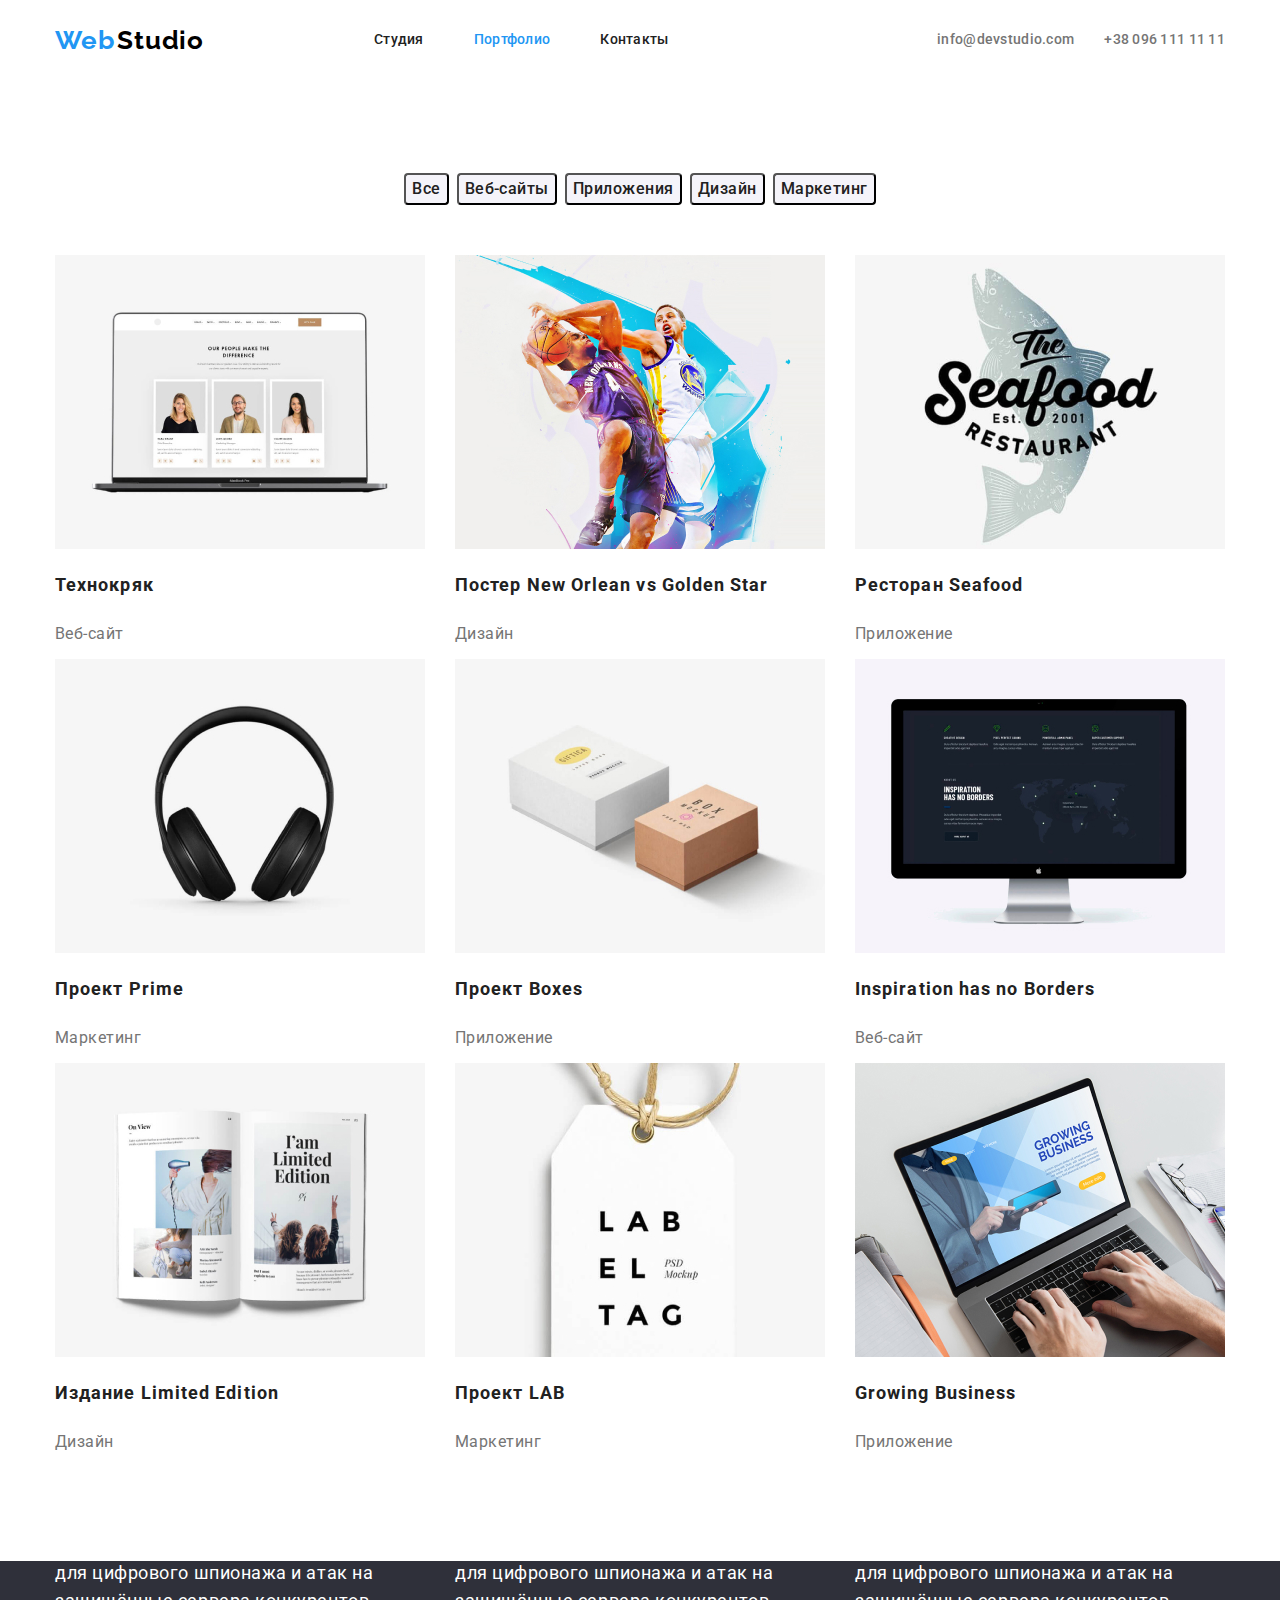
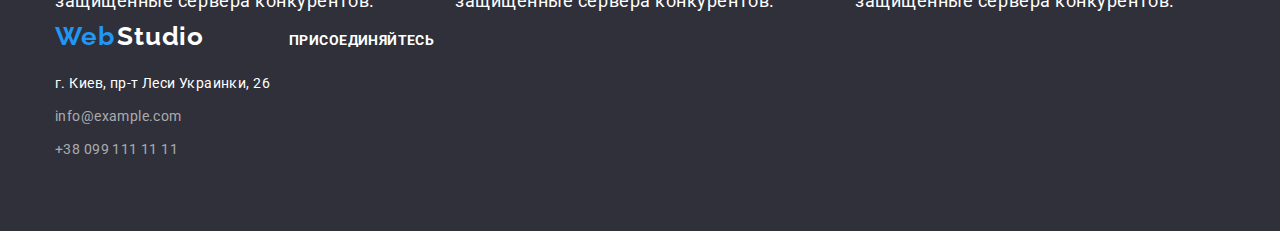
==== commit 3b7809dd: "добавляет флексы в портфолио" ====
--- a/portfolio.html
+++ b/portfolio.html
@@ -53,189 +53,194 @@
 
     <main>
       <section class="examples">
-        <h1 hidden>Наши работы</h1>
-        <ul class="examples-button-list list">
-          <li class="examples-list-item">
-            <button class="button-filter" type="button">Все</button>
-          </li>
-          <li class="examples-list-item">
-            <button class="button-filter" type="button">Веб-сайты</button>
-          </li>
-          <li class="examples-list-item">
-            <button class="button-filter" type="button">Приложения</button>
-          </li>
-          <li class="examples-list-item">
-            <button class="button-filter" type="button">Дизайн</button>
-          </li>
-          <li class="examples-list-item">
-            <button class="button-filter" type="button">Маркетинг</button>
-          </li>
-        </ul>
-
-        <ul class="examples-list list">
-          <li class="examples-list-items">
-            <a class="examples-list-link link" href="" target="_blank"
-              ><img
-                src="./images/project1.jpg"
-                alt="Изображение на ноутбуке"
-                width="370"
-                height="294"
-              />
-              <h2 class="examples-title">Технокряк</h2>
-              <p class="examples-name">Веб-сайт</p>
-              <p class="examples-descr">
-                Технокряк это современная площадка распространения коронавируса.
-                Компании используют эту платформу для цифрового шпионажа и атак
-                на защищённые сервера конкурентов.
-              </p></a
-            >
-          </li>
-          <li class="examples-list-items">
-            <a class="examples-list-link link" href="" target="_blank"
-              ><img
-                src="./images/project2.jpg"
-                alt="Два баскетболиста"
-                width="370"
-                height="294"
-              />
-              <h2 class="examples-title">Постер New Orlean vs Golden Star</h2>
-              <p class="examples-name">Дизайн</p>
-              <p class="examples-descr">
-                Технокряк это современная площадка распространения коронавируса.
-                Компании используют эту платформу для цифрового шпионажа и атак
-                на защищённые сервера конкурентов.
-              </p></a
-            >
-          </li>
-          <li class="examples-list-items">
-            <a class="examples-list-link link" href="" target="_blank"
-              ><img
-                src="./images/project3.jpg"
-                alt="Рыба логотип"
-                width="370"
-                height="294"
-              />
-              <h2 class="examples-title">Ресторан Seafood</h2>
-              <p class="examples-name">Приложение</p>
-              <p class="examples-descr">
-                Технокряк это современная площадка распространения коронавируса.
-                Компании используют эту платформу для цифрового шпионажа и атак
-                на защищённые сервера конкурентов.
-              </p></a
-            >
-          </li>
-          <li class="examples-list-items">
-            <a class="examples-list-link link" href="" target="_blank"
-              ><img
-                src="./images/project4.jpg"
-                alt="Наушники"
-                width="370"
-                height="294"
-              />
-              <h2 class="examples-title">Проект Prime</h2>
-              <p class="examples-name">Маркетинг</p>
-              <p class="examples-descr">
-                Технокряк это современная площадка распространения коронавируса.
-                Компании используют эту платформу для цифрового шпионажа и атак
-                на защищённые сервера конкурентов.
-              </p></a
-            >
-          </li>
-          <li class="examples-list-items">
-            <a class="examples-list-link link" href="" target="_blank"
-              ><img
-                src="./images/project5.jpg"
-                alt="Две коробки"
-                width="370"
-                height="294"
-              />
-              <h2 class="examples-title">Проект Boxes</h2>
-              <p class="examples-name">Приложение</p>
-              <p class="examples-descr">
-                Технокряк это современная площадка распространения коронавируса.
-                Компании используют эту платформу для цифрового шпионажа и атак
-                на защищённые сервера конкурентов.
-              </p></a
-            >
-          </li>
-          <li class="examples-list-items">
-            <a class="examples-list-link link" href="" target="_blank"
-              ><img
-                src="./images/project6.jpg"
-                alt="Монитор"
-                width="370"
-                height="294"
-              />
-              <h2 class="examples-title">Inspiration has no Borders</h2>
-              <p class="examples-name">Веб-сайт</p>
-              <p class="examples-descr">
-                Технокряк это современная площадка распространения коронавируса.
-                Компании используют эту платформу для цифрового шпионажа и атак
-                на защищённые сервера конкурентов.
-              </p></a
-            >
-          </li>
-          <li class="examples-list-items">
-            <a class="examples-list-link link" href="" target="_blank"
-              ><img
-                src="./images/project7.jpg"
-                alt="Открытый журнал"
-                width="370"
-                height="294"
-              />
-              <h2 class="examples-title">Издание Limited Edition</h2>
-              <p class="examples-name">Дизайн</p>
-              <p class="examples-descr">
-                Технокряк это современная площадка распространения коронавируса.
-                Компании используют эту платформу для цифрового шпионажа и атак
-                на защищённые сервера конкурентов.
-              </p></a
-            >
-          </li>
-          <li class="examples-list-items">
-            <a class="examples-list-link link" href="" target="_blank"
-              ><img
-                src="./images/project8.jpg"
-                alt="Бирка с надписью"
-                width="370"
-                height="294"
-              />
-              <h2 class="examples-title">Проект LAB</h2>
-              <p class="examples-name">Маркетинг</p>
-              <p class="examples-descr">
-                Технокряк это современная площадка распространения коронавируса.
-                Компании используют эту платформу для цифрового шпионажа и атак
-                на защищённые сервера конкурентов.
-              </p></a
-            >
-          </li>
-          <li class="examples-list-items">
-            <a class="examples-list-link link" href="" target="_blank"
-              ><img
-                src="./images/project9.jpg"
-                alt="Ноутбук"
-                width="370"
-                height="294"
-              />
-              <h2 class="examples-title">Growing Business</h2>
-              <p class="examples-name">Приложение</p>
-              <p class="examples-descr">
-                Технокряк это современная площадка распространения коронавируса.
-                Компании используют эту платформу для цифрового шпионажа и атак
-                на защищённые сервера конкурентов.
-              </p></a
-            >
-          </li>
-        </ul>
+        <div class="container">
+          <h1 hidden>Наши работы</h1>
+          <ul class="examples-button-list list">
+            <li class="examples-list-item">
+              <button class="button-filter" type="button">Все</button>
+            </li>
+            <li class="examples-list-item">
+              <button class="button-filter" type="button">Веб-сайты</button>
+            </li>
+            <li class="examples-list-item">
+              <button class="button-filter" type="button">Приложения</button>
+            </li>
+            <li class="examples-list-item">
+              <button class="button-filter" type="button">Дизайн</button>
+            </li>
+            <li class="examples-list-item">
+              <button class="button-filter" type="button">Маркетинг</button>
+            </li>
+          </ul>
+
+          <ul class="examples-list list">
+            <li class="examples-list-items">
+              <a class="examples-list-link link" href="" target="_blank"
+                ><img
+                  src="./images/project1.jpg"
+                  alt="Изображение на ноутбуке"
+                  width="370"
+                  height="294"
+                />
+                <h2 class="examples-title">Технокряк</h2>
+                <p class="examples-name">Веб-сайт</p>
+                <p class="examples-descr">
+                  Технокряк это современная площадка распространения
+                  коронавируса. Компании используют эту платформу для цифрового
+                  шпионажа и атак на защищённые сервера конкурентов.
+                </p>
+              </a>
+            </li>
+            <li class="examples-list-items">
+              <a class="examples-list-link link" href="" target="_blank"
+                ><img
+                  src="./images/project2.jpg"
+                  alt="Два баскетболиста"
+                  width="370"
+                  height="294"
+                />
+                <h2 class="examples-title">Постер New Orlean vs Golden Star</h2>
+                <p class="examples-name">Дизайн</p>
+                <p class="examples-descr">
+                  Технокряк это современная площадка распространения
+                  коронавируса. Компании используют эту платформу для цифрового
+                  шпионажа и атак на защищённые сервера конкурентов.
+                </p>
+              </a>
+            </li>
+            <li class="examples-list-items">
+              <a class="examples-list-link link" href="" target="_blank"
+                ><img
+                  src="./images/project3.jpg"
+                  alt="Рыба логотип"
+                  width="370"
+                  height="294"
+                />
+                <h2 class="examples-title">Ресторан Seafood</h2>
+                <p class="examples-name">Приложение</p>
+                <p class="examples-descr">
+                  Технокряк это современная площадка распространения
+                  коронавируса. Компании используют эту платформу для цифрового
+                  шпионажа и атак на защищённые сервера конкурентов.
+                </p>
+              </a>
+            </li>
+            <li class="examples-list-items">
+              <a class="examples-list-link link" href="" target="_blank"
+                ><img
+                  src="./images/project4.jpg"
+                  alt="Наушники"
+                  width="370"
+                  height="294"
+                />
+                <h2 class="examples-title">Проект Prime</h2>
+                <p class="examples-name">Маркетинг</p>
+                <p class="examples-descr">
+                  Технокряк это современная площадка распространения
+                  коронавируса. Компании используют эту платформу для цифрового
+                  шпионажа и атак на защищённые сервера конкурентов.
+                </p>
+              </a>
+            </li>
+            <li class="examples-list-items">
+              <a class="examples-list-link link" href="" target="_blank"
+                ><img
+                  src="./images/project5.jpg"
+                  alt="Две коробки"
+                  width="370"
+                  height="294"
+                />
+                <h2 class="examples-title">Проект Boxes</h2>
+                <p class="examples-name">Приложение</p>
+                <p class="examples-descr">
+                  Технокряк это современная площадка распространения
+                  коронавируса. Компании используют эту платформу для цифрового
+                  шпионажа и атак на защищённые сервера конкурентов.
+                </p>
+              </a>
+            </li>
+            <li class="examples-list-items">
+              <a class="examples-list-link link" href="" target="_blank"
+                ><img
+                  src="./images/project6.jpg"
+                  alt="Монитор"
+                  width="370"
+                  height="294"
+                />
+                <h2 class="examples-title">Inspiration has no Borders</h2>
+                <p class="examples-name">Веб-сайт</p>
+                <p class="examples-descr">
+                  Технокряк это современная площадка распространения
+                  коронавируса. Компании используют эту платформу для цифрового
+                  шпионажа и атак на защищённые сервера конкурентов.
+                </p>
+              </a>
+            </li>
+            <li class="examples-list-items">
+              <a class="examples-list-link link" href="" target="_blank"
+                ><img
+                  src="./images/project7.jpg"
+                  alt="Открытый журнал"
+                  width="370"
+                  height="294"
+                />
+                <h2 class="examples-title">Издание Limited Edition</h2>
+                <p class="examples-name">Дизайн</p>
+                <p class="examples-descr">
+                  Технокряк это современная площадка распространения
+                  коронавируса. Компании используют эту платформу для цифрового
+                  шпионажа и атак на защищённые сервера конкурентов.
+                </p>
+              </a>
+            </li>
+            <li class="examples-list-items">
+              <a class="examples-list-link link" href="" target="_blank"
+                ><img
+                  src="./images/project8.jpg"
+                  alt="Бирка с надписью"
+                  width="370"
+                  height="294"
+                />
+                <h2 class="examples-title">Проект LAB</h2>
+                <p class="examples-name">Маркетинг</p>
+                <p class="examples-descr">
+                  Технокряк это современная площадка распространения
+                  коронавируса. Компании используют эту платформу для цифрового
+                  шпионажа и атак на защищённые сервера конкурентов.
+                </p>
+              </a>
+            </li>
+            <li class="examples-list-items">
+              <a class="examples-list-link link" href="" target="_blank"
+                ><img
+                  src="./images/project9.jpg"
+                  alt="Ноутбук"
+                  width="370"
+                  height="294"
+                />
+                <h2 class="examples-title">Growing Business</h2>
+                <p class="examples-name">Приложение</p>
+                <p class="examples-descr">
+                  Технокряк это современная площадка распространения
+                  коронавируса. Компании используют эту платформу для цифрового
+                  шпионажа и атак на защищённые сервера конкурентов.
+                </p>
+              </a>
+            </li>
+          </ul>
+        </div>
       </section>
     </main>
 
     <footer class="footer">
       <div class="container">
         <div class="foot-cont">
-          <a class="logo link" href="/"
-            ><span class="web">Web</span> <span class="studio">Studio</span></a
-          >
+          <div class="logo-link">
+            <a class="logo link" href="/"
+              ><span class="web">Web</span>
+              <span class="studio">Studio</span></a
+            >
+          </div>
 
           <ul class="footer-list list">
             <li class="footer-list-item">
--- a/css/styles.css
+++ b/css/styles.css
@@ -315,7 +315,7 @@
 }
 
 .team-list .list-img {
-  justify-content: center;
+  justify-content: space-around;
 }
 
 .list-img .list-list-link:not(:last-child) {
@@ -376,11 +376,16 @@
   padding-bottom: 60px;
 }
 
+.footer .logo-link {
+  margin-bottom: 20px;
+}
+
 .footer .container {
   display: flex;
 }
 
 .footer .footer-list-link-adress {
+  margin-bottom: 9px;
   font-weight: 400;
   font-size: 14px;
   line-height: 1.71;
@@ -389,6 +394,7 @@
 }
 
 .footer .footer-list-link {
+  margin-bottom: 9px;
   font-weight: 400;
   font-size: 14px;
   line-height: 1.71;
@@ -397,12 +403,18 @@
 }
 
 .slogan {
+  display: block;
+  margin-top: 12px;
   font-weight: 700;
   font-size: 14px;
   line-height: 1.14;
   letter-spacing: 0.03em;
   text-transform: uppercase;
   color: var(--secondary-text-color);
+}
+
+.social-list .social-list-item:not(:last-child) {
+  margin-right: 10px;
 }
 
 .slogan .social-list-link:hover,
@@ -412,19 +424,36 @@
 
 /* Portfolio */
 
+.examples {
+  padding-top: 93px;
+  padding-bottom: 94px;
+}
+
+.examples-button-list {
+  display: flex;
+  justify-content: center;
+}
+
+.examples-button-list .examples-list-item:not(:last-child) {
+  margin-right: 8px;
+}
+
 .examples .button-filter {
+  margin-bottom: 50px;
   font-weight: 500;
   font-size: 16px;
   line-height: 1.62;
   text-align: center;
   letter-spacing: 0.03em;
+  border-radius: 4px;
   background-color: var(--background-secondary-color);
   color: var(--main-title-color);
 }
 
 .button-filter:hover,
 .button-filter:focus {
-  color: var(--accent-color);
+  background-color: var(--accent-color);
+  color: var(--secondary-text-color);
 }
 
 .examples-title {
@@ -433,6 +462,21 @@
   line-height: 2;
   letter-spacing: 0.06em;
   color: var(--main-title-color);
+}
+
+.examples-list {
+  display: flex;
+  flex-wrap: wrap;
+}
+
+.examples-list-items {
+  width: 370px;
+  height: 404px;
+  margin-right: 30px;
+}
+
+.examples-list-items:nth-child(3n) {
+  margin-right: 0;
 }
 
 .examples-list .examples-name {
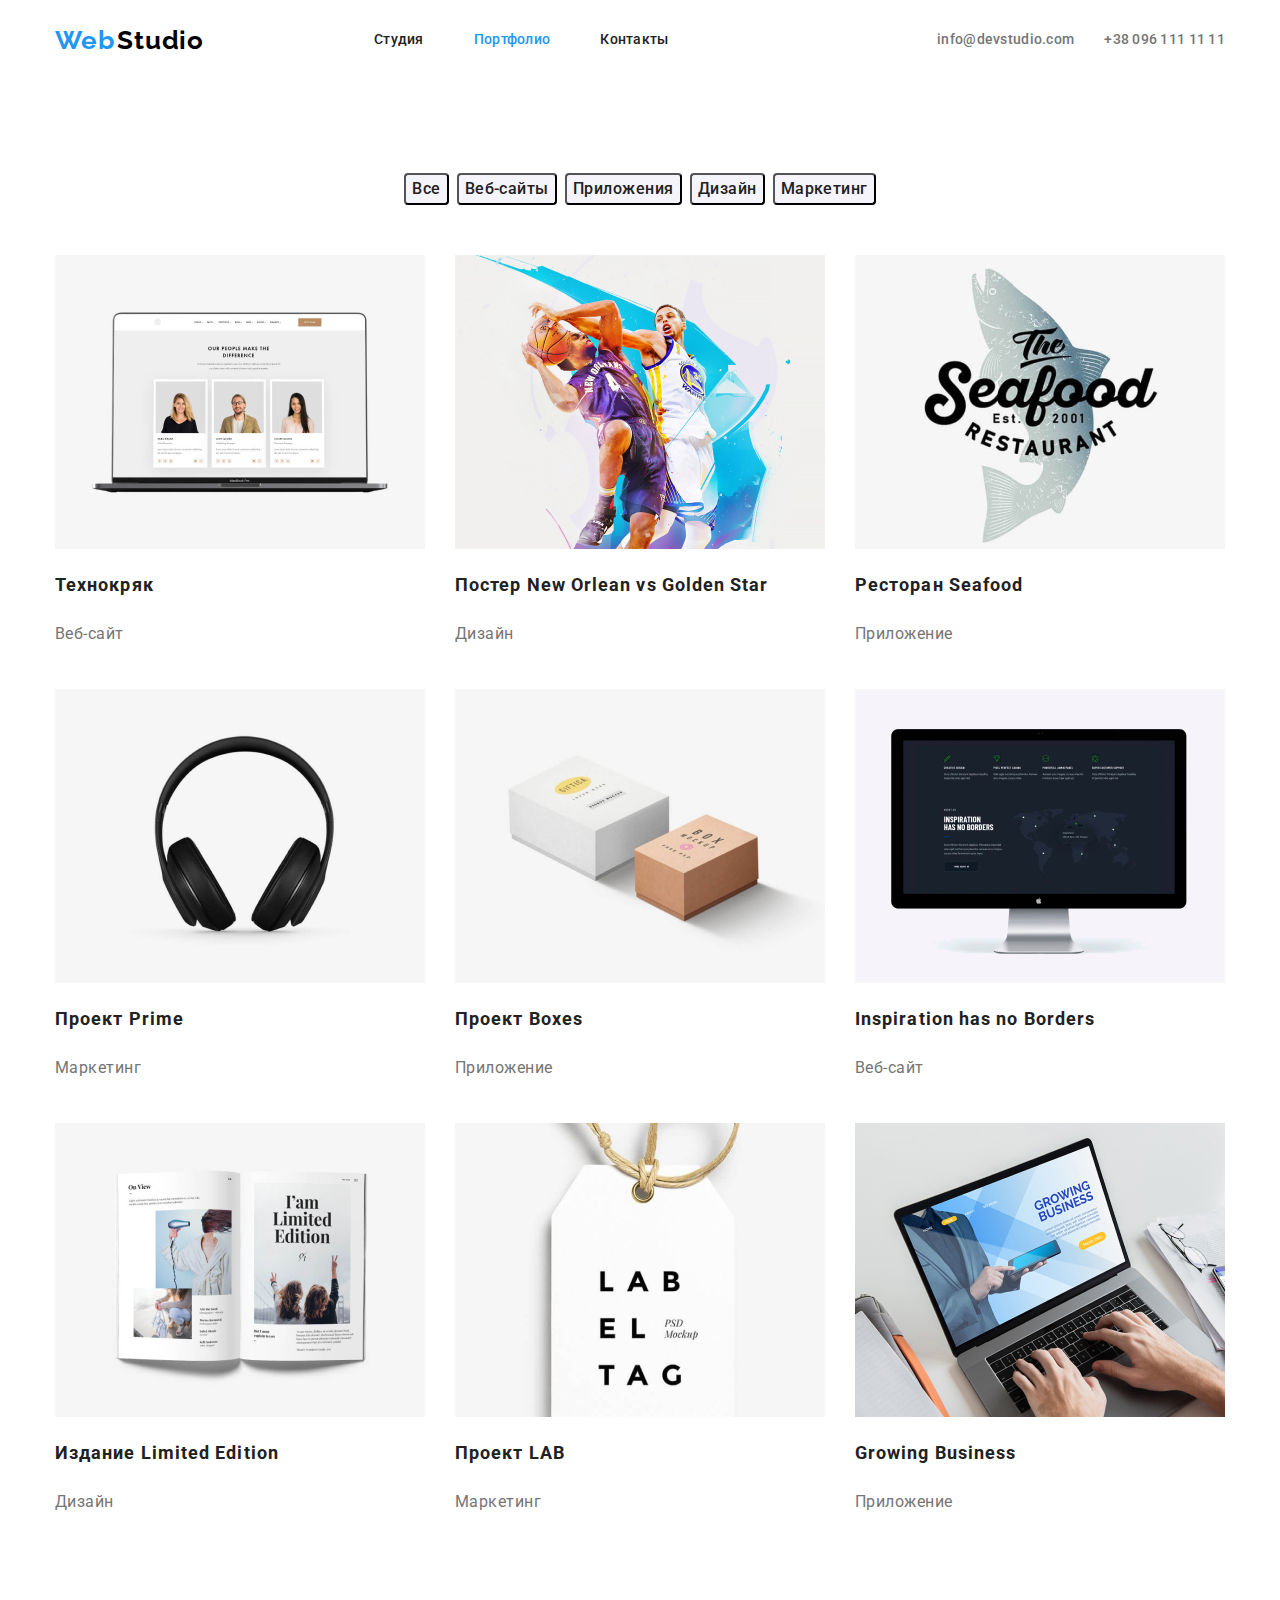
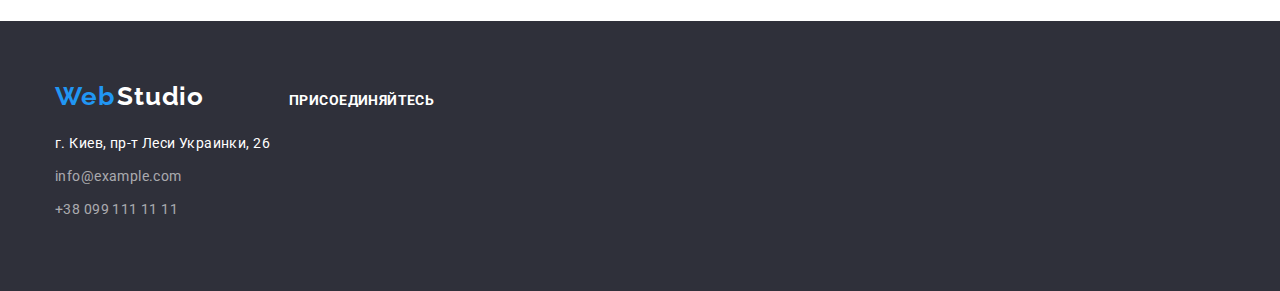
==== commit b9873a1d: "флексы в Наши Работы" ====
--- a/portfolio.html
+++ b/portfolio.html
@@ -101,7 +101,7 @@
                 />
                 <h2 class="examples-title">Постер New Orlean vs Golden Star</h2>
                 <p class="examples-name">Дизайн</p>
-                <p class="examples-descr">
+                <p hidden class="examples-descr">
                   Технокряк это современная площадка распространения
                   коронавируса. Компании используют эту платформу для цифрового
                   шпионажа и атак на защищённые сервера конкурентов.
@@ -118,7 +118,7 @@
                 />
                 <h2 class="examples-title">Ресторан Seafood</h2>
                 <p class="examples-name">Приложение</p>
-                <p class="examples-descr">
+                <p hidden class="examples-descr">
                   Технокряк это современная площадка распространения
                   коронавируса. Компании используют эту платформу для цифрового
                   шпионажа и атак на защищённые сервера конкурентов.
@@ -135,7 +135,7 @@
                 />
                 <h2 class="examples-title">Проект Prime</h2>
                 <p class="examples-name">Маркетинг</p>
-                <p class="examples-descr">
+                <p hidden class="examples-descr">
                   Технокряк это современная площадка распространения
                   коронавируса. Компании используют эту платформу для цифрового
                   шпионажа и атак на защищённые сервера конкурентов.
@@ -152,7 +152,7 @@
                 />
                 <h2 class="examples-title">Проект Boxes</h2>
                 <p class="examples-name">Приложение</p>
-                <p class="examples-descr">
+                <p hidden class="examples-descr">
                   Технокряк это современная площадка распространения
                   коронавируса. Компании используют эту платформу для цифрового
                   шпионажа и атак на защищённые сервера конкурентов.
@@ -169,7 +169,7 @@
                 />
                 <h2 class="examples-title">Inspiration has no Borders</h2>
                 <p class="examples-name">Веб-сайт</p>
-                <p class="examples-descr">
+                <p hidden class="examples-descr">
                   Технокряк это современная площадка распространения
                   коронавируса. Компании используют эту платформу для цифрового
                   шпионажа и атак на защищённые сервера конкурентов.
@@ -186,7 +186,7 @@
                 />
                 <h2 class="examples-title">Издание Limited Edition</h2>
                 <p class="examples-name">Дизайн</p>
-                <p class="examples-descr">
+                <p hidden class="examples-descr">
                   Технокряк это современная площадка распространения
                   коронавируса. Компании используют эту платформу для цифрового
                   шпионажа и атак на защищённые сервера конкурентов.
@@ -203,7 +203,7 @@
                 />
                 <h2 class="examples-title">Проект LAB</h2>
                 <p class="examples-name">Маркетинг</p>
-                <p class="examples-descr">
+                <p hidden class="examples-descr">
                   Технокряк это современная площадка распространения
                   коронавируса. Компании используют эту платформу для цифрового
                   шпионажа и атак на защищённые сервера конкурентов.
@@ -220,7 +220,7 @@
                 />
                 <h2 class="examples-title">Growing Business</h2>
                 <p class="examples-name">Приложение</p>
-                <p class="examples-descr">
+                <p hidden class="examples-descr">
                   Технокряк это современная площадка распространения
                   коронавируса. Компании используют эту платформу для цифрового
                   шпионажа и атак на защищённые сервера конкурентов.
--- a/css/styles.css
+++ b/css/styles.css
@@ -432,6 +432,7 @@
 .examples-button-list {
   display: flex;
   justify-content: center;
+  margin-bottom: 50px;
 }
 
 .examples-button-list .examples-list-item:not(:last-child) {
@@ -439,7 +440,6 @@
 }
 
 .examples .button-filter {
-  margin-bottom: 50px;
   font-weight: 500;
   font-size: 16px;
   line-height: 1.62;
@@ -473,10 +473,15 @@
   width: 370px;
   height: 404px;
   margin-right: 30px;
+  margin-bottom: 30px;
 }
 
 .examples-list-items:nth-child(3n) {
   margin-right: 0;
+}
+
+.examples-list-items:nth-last-child(-n + 3) {
+  margin-bottom: 0;
 }
 
 .examples-list .examples-name {
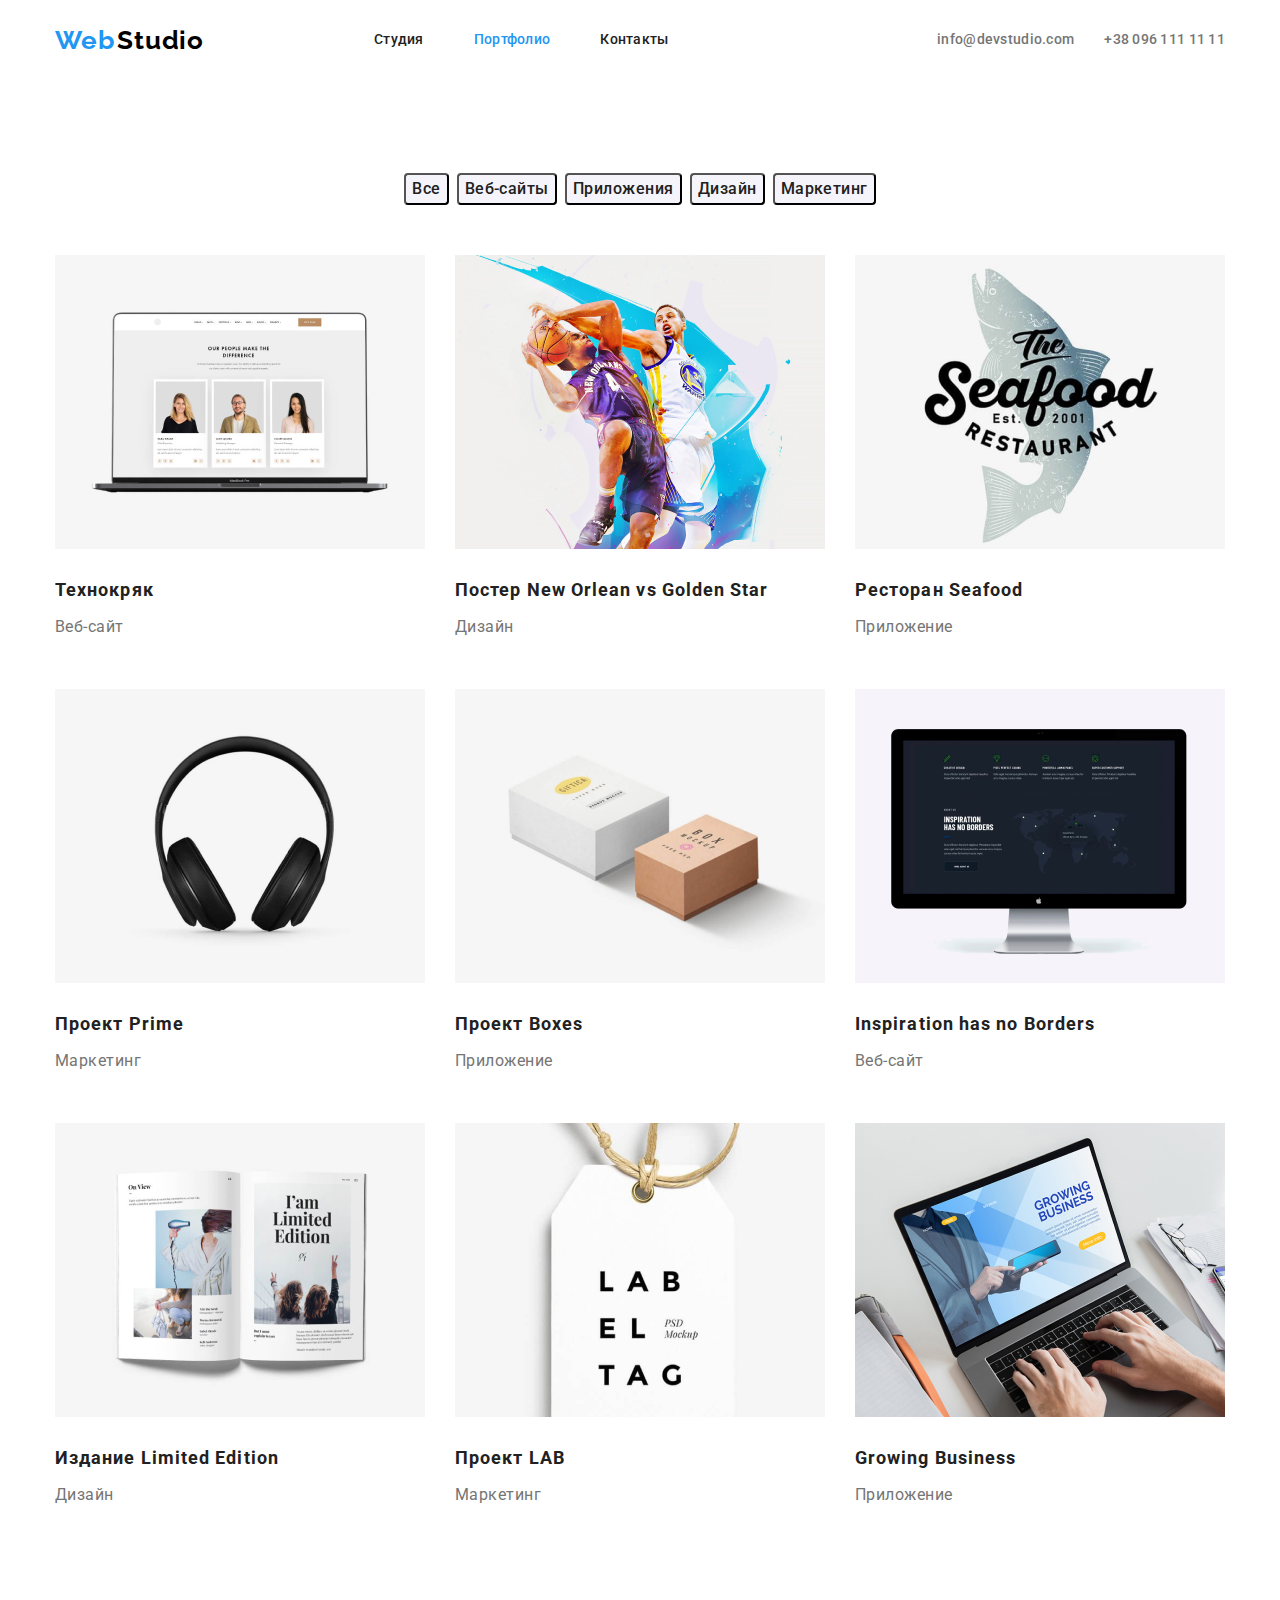
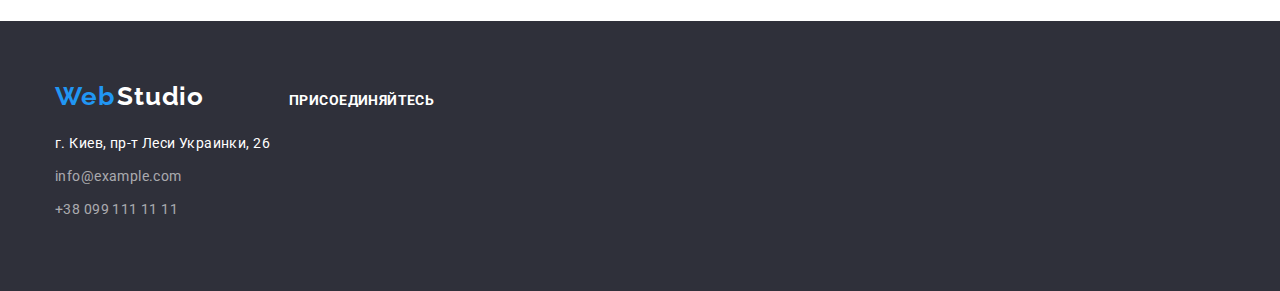
==== commit de298d37: "Добавляет последние флекс в портфолио" ====
--- a/portfolio.html
+++ b/portfolio.html
@@ -77,6 +77,7 @@
             <li class="examples-list-items">
               <a class="examples-list-link link" href="" target="_blank"
                 ><img
+                  class="ex-img"
                   src="./images/project1.jpg"
                   alt="Изображение на ноутбуке"
                   width="370"
@@ -94,6 +95,7 @@
             <li class="examples-list-items">
               <a class="examples-list-link link" href="" target="_blank"
                 ><img
+                  class="ex-img"
                   src="./images/project2.jpg"
                   alt="Два баскетболиста"
                   width="370"
@@ -111,6 +113,7 @@
             <li class="examples-list-items">
               <a class="examples-list-link link" href="" target="_blank"
                 ><img
+                  class="ex-img"
                   src="./images/project3.jpg"
                   alt="Рыба логотип"
                   width="370"
@@ -128,6 +131,7 @@
             <li class="examples-list-items">
               <a class="examples-list-link link" href="" target="_blank"
                 ><img
+                  class="ex-img"
                   src="./images/project4.jpg"
                   alt="Наушники"
                   width="370"
@@ -145,6 +149,7 @@
             <li class="examples-list-items">
               <a class="examples-list-link link" href="" target="_blank"
                 ><img
+                  class="ex-img"
                   src="./images/project5.jpg"
                   alt="Две коробки"
                   width="370"
@@ -162,6 +167,7 @@
             <li class="examples-list-items">
               <a class="examples-list-link link" href="" target="_blank"
                 ><img
+                  class="ex-img"
                   src="./images/project6.jpg"
                   alt="Монитор"
                   width="370"
@@ -179,6 +185,7 @@
             <li class="examples-list-items">
               <a class="examples-list-link link" href="" target="_blank"
                 ><img
+                  class="ex-img"
                   src="./images/project7.jpg"
                   alt="Открытый журнал"
                   width="370"
@@ -196,6 +203,7 @@
             <li class="examples-list-items">
               <a class="examples-list-link link" href="" target="_blank"
                 ><img
+                  class="ex-img"
                   src="./images/project8.jpg"
                   alt="Бирка с надписью"
                   width="370"
@@ -213,6 +221,7 @@
             <li class="examples-list-items">
               <a class="examples-list-link link" href="" target="_blank"
                 ><img
+                  class="ex-img"
                   src="./images/project9.jpg"
                   alt="Ноутбук"
                   width="370"
--- a/css/styles.css
+++ b/css/styles.css
@@ -457,6 +457,8 @@
 }
 
 .examples-title {
+  margin-top: 0;
+  margin-bottom: 4px;
   font-weight: 700;
   font-size: 18px;
   line-height: 2;
@@ -484,7 +486,12 @@
   margin-bottom: 0;
 }
 
+.ex-img {
+  margin-bottom: 20px;
+}
+
 .examples-list .examples-name {
+  margin: 0;
   font-weight: 400;
   font-size: 16px;
   line-height: 1.87;
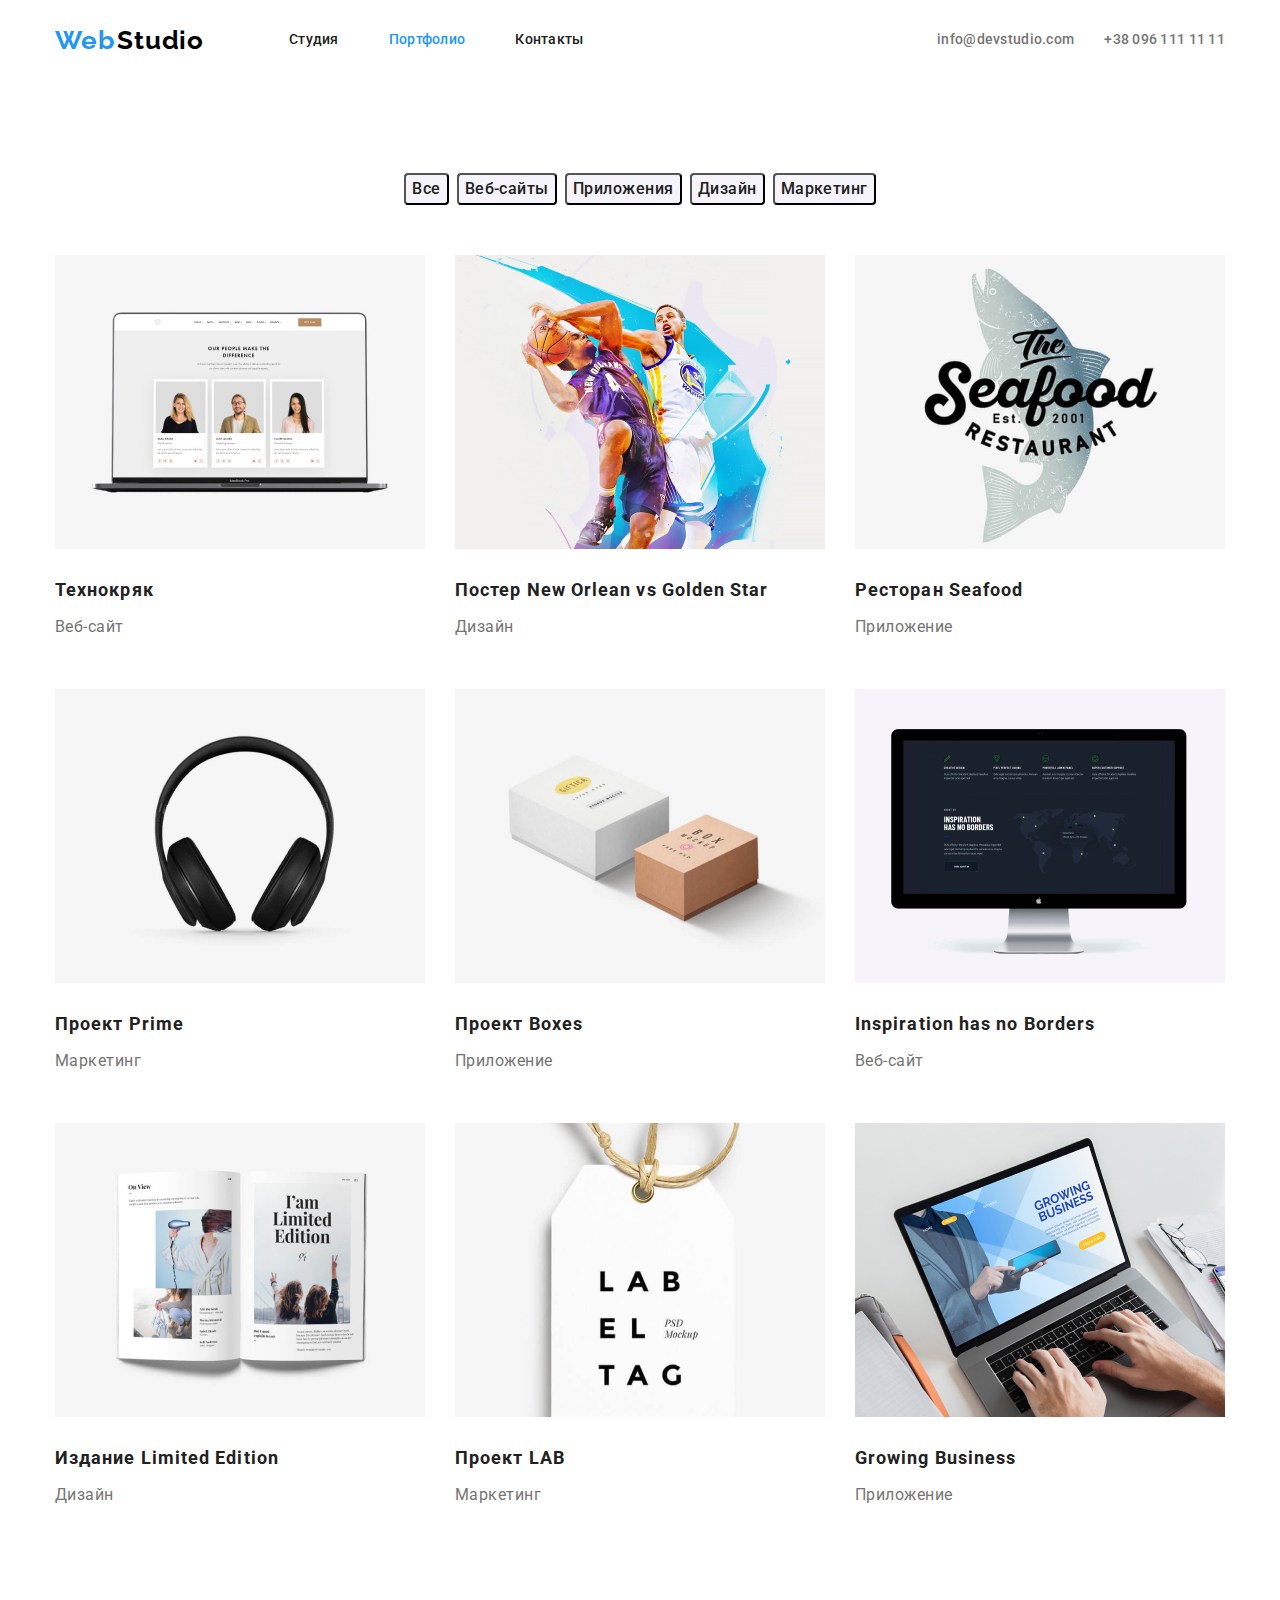
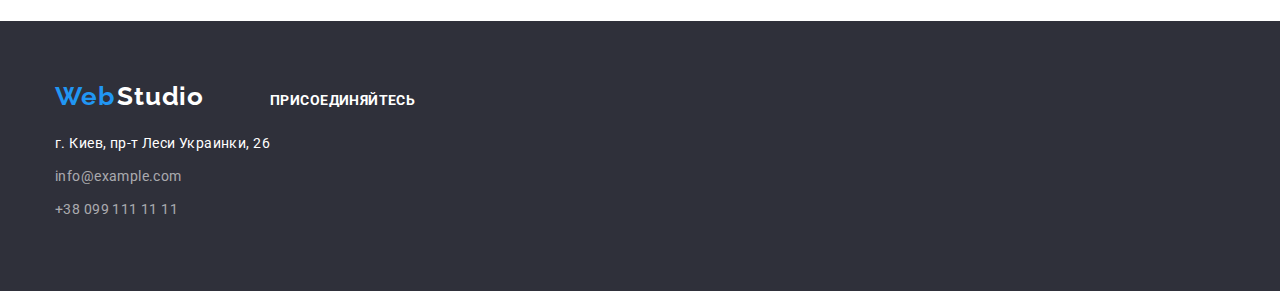
==== commit ea309633: "Изменяет отступ у лого" ====
--- a/portfolio.html
+++ b/portfolio.html
@@ -15,8 +15,8 @@
     <header class="header">
       <div class="container">
         <nav class="header-nav">
-          <div class="logo">
-            <a class="logo link" href="/"
+          <div class="logo-nav">
+            <a class="logo link" href="./index.html"
               ><span class="web">Web</span>
               <span class="studio">Studio</span></a
             >
--- a/css/styles.css
+++ b/css/styles.css
@@ -80,7 +80,7 @@
   padding-bottom: 32px;
 }
 
-.logo {
+.logo-nav {
   margin-right: 85px;
 }
 
@@ -238,8 +238,6 @@
 .we-do .we-do-text {
   margin-top: 0px;
   margin-bottom: 0px;
-  padding-top: 27px;
-  padding-bottom: 27px;
   font-weight: 700;
   font-size: 14px;
   line-height: 1.14;
@@ -312,9 +310,6 @@
 
 .team-list .list-img {
   display: flex;
-}
-
-.team-list .list-img {
   justify-content: space-around;
 }
 
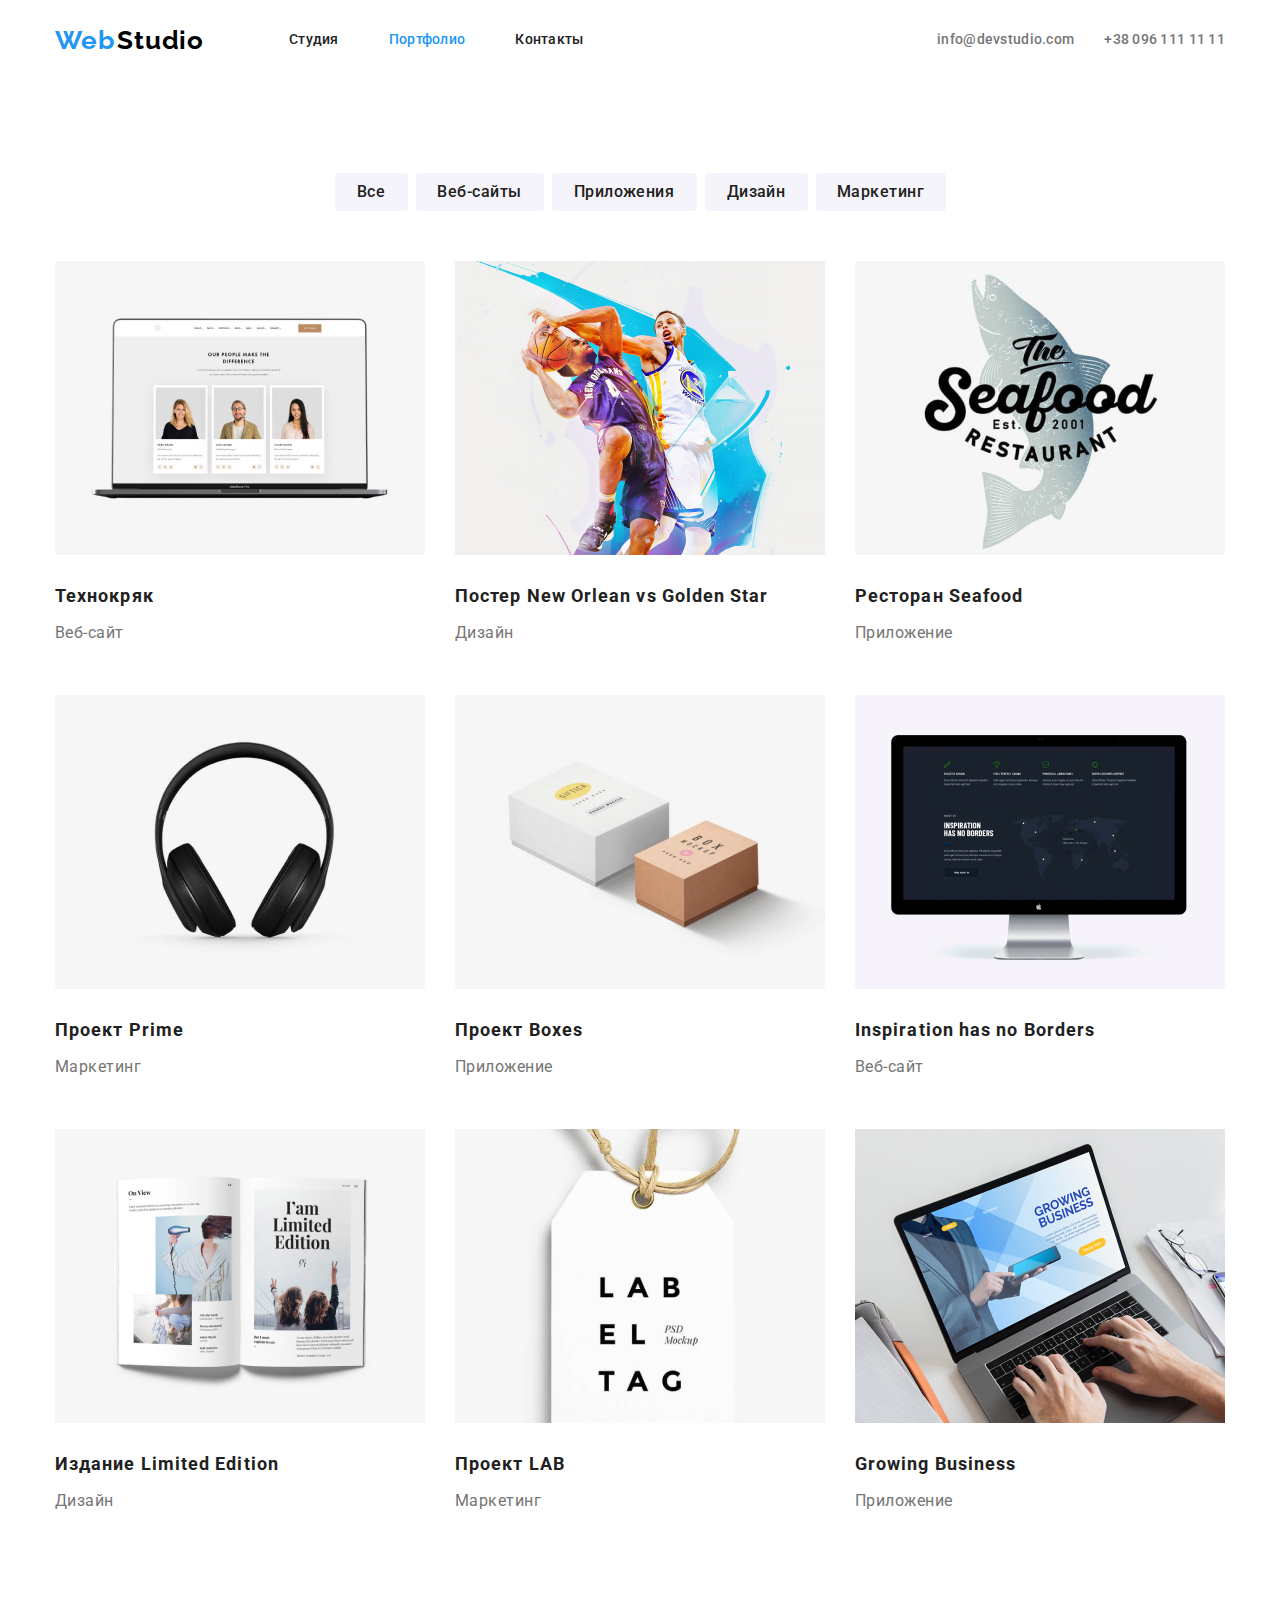
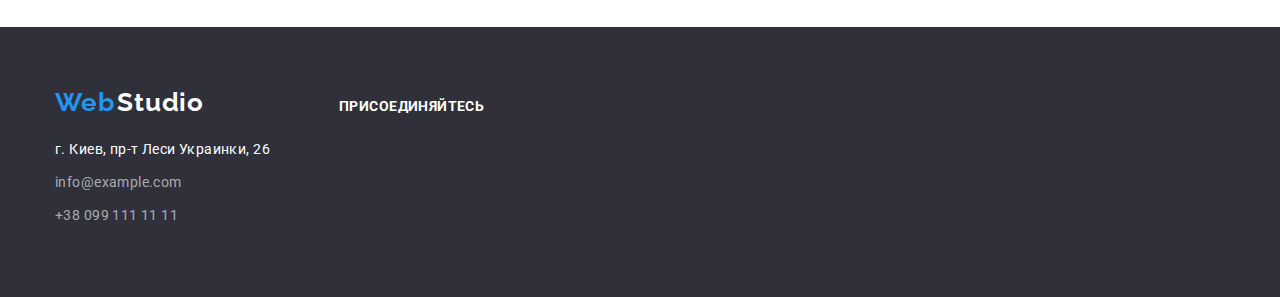
==== commit 92945876: "Изменяет кнопки в портфолио" ====
--- a/portfolio.html
+++ b/portfolio.html
@@ -57,19 +57,25 @@
           <h1 hidden>Наши работы</h1>
           <ul class="examples-button-list list">
             <li class="examples-list-item">
-              <button class="button-filter" type="button">Все</button>
-            </li>
-            <li class="examples-list-item">
-              <button class="button-filter" type="button">Веб-сайты</button>
-            </li>
-            <li class="examples-list-item">
-              <button class="button-filter" type="button">Приложения</button>
-            </li>
-            <li class="examples-list-item">
-              <button class="button-filter" type="button">Дизайн</button>
-            </li>
-            <li class="examples-list-item">
-              <button class="button-filter" type="button">Маркетинг</button>
+              <button class="button-filter butt-1" type="button">Все</button>
+            </li>
+            <li class="examples-list-item">
+              <button class="button-filter butt-2" type="button">
+                Веб-сайты
+              </button>
+            </li>
+            <li class="examples-list-item">
+              <button class="button-filter butt-3" type="button">
+                Приложения
+              </button>
+            </li>
+            <li class="examples-list-item">
+              <button class="button-filter butt-4" type="button">Дизайн</button>
+            </li>
+            <li class="examples-list-item">
+              <button class="button-filter butt-5" type="button">
+                Маркетинг
+              </button>
             </li>
           </ul>
 
--- a/css/styles.css
+++ b/css/styles.css
@@ -310,11 +310,11 @@
 
 .team-list .list-img {
   display: flex;
-  justify-content: space-around;
+  justify-content: center;
 }
 
 .list-img .list-list-link:not(:last-child) {
-  margin-right: 10px;
+  margin-right: 34px;
 }
 
 .team .team-social-link:hover,
@@ -379,6 +379,10 @@
   display: flex;
 }
 
+.footer-list {
+  margin-right: 69px;
+}
+
 .footer .footer-list-link-adress {
   margin-bottom: 9px;
   font-weight: 400;
@@ -408,6 +412,11 @@
   color: var(--secondary-text-color);
 }
 
+.social-list .social-list-item {
+  display: flex;
+  justify-content: center;
+}
+
 .social-list .social-list-item:not(:last-child) {
   margin-right: 10px;
 }
@@ -432,6 +441,31 @@
 
 .examples-button-list .examples-list-item:not(:last-child) {
   margin-right: 8px;
+}
+
+.butt-1 {
+  width: 73px;
+  height: 38px;
+}
+
+.butt-2 {
+  width: 128px;
+  height: 38px;
+}
+
+.butt-3 {
+  width: 145px;
+  height: 38px;
+}
+
+.butt-4 {
+  width: 103px;
+  height: 38px;
+}
+
+.butt-5 {
+  width: 130px;
+  height: 38px;
 }
 
 .examples .button-filter {
@@ -440,6 +474,7 @@
   line-height: 1.62;
   text-align: center;
   letter-spacing: 0.03em;
+  border: none;
   border-radius: 4px;
   background-color: var(--background-secondary-color);
   color: var(--main-title-color);
